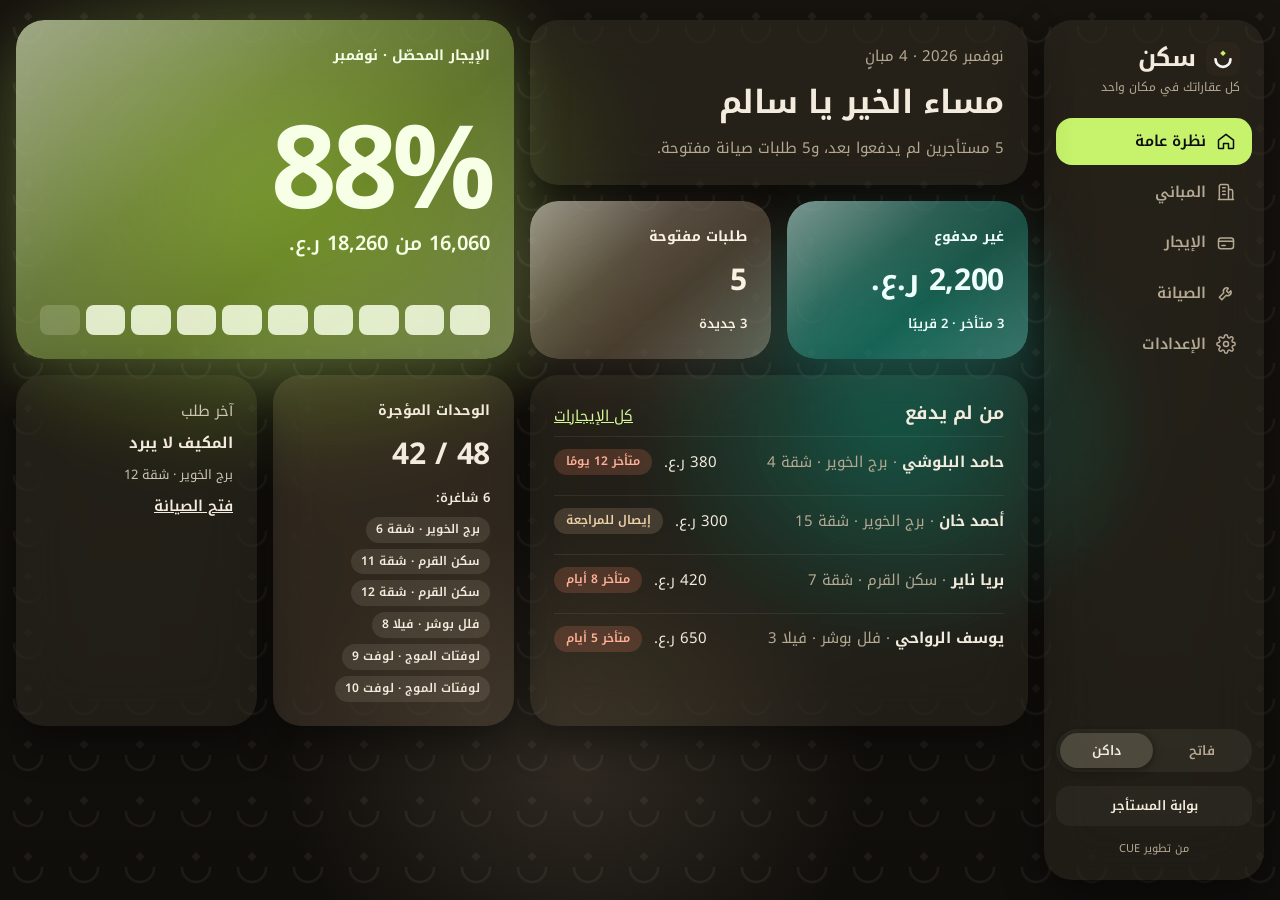
==== index.html @ 54597389 "Dark theme: warm espresso paper with a faint ن watermark Co-Authored-By: Claude Opus 5.5 <noreply@an" ====
<!doctype html>
<html lang="ar" dir="rtl" data-style="vivid" data-mode="dark">
<head>
<meta charset="utf-8">
<meta name="viewport" content="width=device-width, initial-scale=1, viewport-fit=cover">
<meta name="theme-color" content="#0C0C0E">
<meta name="description" content="سكن: كل عقاراتك في مكان واحد. من تطوير CUE.">
<title>سكن · كل عقاراتك في مكان واحد</title>
<link rel="preconnect" href="https://fonts.googleapis.com">
<link rel="preconnect" href="https://fonts.gstatic.com" crossorigin>
<link rel="stylesheet" href="https://fonts.googleapis.com/css2?family=Noto+Kufi+Arabic:wght@300;400;500;600;700;800&display=swap">
<link rel="icon" href="icons/icon.svg" type="image/svg+xml">
<link rel="icon" href="icons/icon-192.png" sizes="192x192" type="image/png">
<link rel="apple-touch-icon" href="icons/apple-touch-icon.png">
<link rel="manifest" href="manifest.webmanifest">
<meta name="apple-mobile-web-app-capable" content="yes">
<meta name="apple-mobile-web-app-title" content="سكن">
<link rel="stylesheet" href="styles.css?v=7">
<script>
  try {
    var s = localStorage.getItem('sakan-style'), t = localStorage.getItem('sakan-theme');
    if (s) document.documentElement.dataset.style = s;
    if (t) document.documentElement.dataset.mode = t;
  } catch (e) {}
</script>
</head>
<body>
<header class="mhead">
  <div class="mbrand"><span class="logo"><svg class="mark" width="34" height="34" viewBox="0 0 100 100" aria-hidden="true"><rect width="100" height="100" rx="26"/><path class="cup" d="M28 51a22 22 0 0 0 44 0"/><path class="dot" d="M50 25l8 8-8 8-8-8z"/></svg><span class="brand">سكن</span></span><span class="tagline" id="mtag">كل عقاراتك في مكان واحد</span></div>
  <div class="seg" role="group" aria-label="المظهر">
    <button type="button" data-set-theme="light">فاتح</button>
    <button type="button" data-set-theme="dark">داكن</button>
  </div>
</header>
<div class="app">
  <nav class="side glass owner" aria-label="قائمة المالك">
    <div class="dbrand"><span class="logo"><svg class="mark" width="34" height="34" viewBox="0 0 100 100" aria-hidden="true"><rect width="100" height="100" rx="26"/><path class="cup" d="M28 51a22 22 0 0 0 44 0"/><path class="dot" d="M50 25l8 8-8 8-8-8z"/></svg><span class="brand">سكن</span></span><span class="tagline">كل عقاراتك في مكان واحد</span></div>
    <div class="links">
      <a href="#overview" data-page="overview"><svg aria-hidden="true" viewBox="0 0 24 24"><path d="M3 11l9-7 9 7v9a1 1 0 0 1-1 1h-5v-6H9v6H4a1 1 0 0 1-1-1z"/></svg><span>نظرة عامة</span></a>
      <a href="#buildings" data-page="buildings"><svg aria-hidden="true" viewBox="0 0 24 24"><path d="M4 21V5a2 2 0 0 1 2-2h7a2 2 0 0 1 2 2v16M15 9h3a2 2 0 0 1 2 2v10M3 21h18M8 7h3M8 11h3M8 15h3"/></svg><span>المباني</span></a>
      <a href="#rent" data-page="rent"><svg aria-hidden="true" viewBox="0 0 24 24"><rect x="3" y="6" width="18" height="13" rx="3"/><path d="M3 10h18M7 15h4"/></svg><span>الإيجار</span></a>
      <a href="#maintenance" data-page="maintenance"><svg aria-hidden="true" viewBox="0 0 24 24"><path d="M14.7 6.3a4 4 0 0 0-5.4 5.4L4 17l3 3 5.3-5.3a4 4 0 0 0 5.4-5.4l-2.6 2.6-2.4-2.4z"/></svg><span>الصيانة</span></a>
      <a href="#prefs" data-page="prefs"><svg aria-hidden="true" viewBox="0 0 24 24"><circle cx="12" cy="12" r="3"/><path d="M19.4 15a1.7 1.7 0 0 0 .3 1.8l.1.1a2 2 0 1 1-2.8 2.8l-.1-.1a1.7 1.7 0 0 0-1.8-.3 1.7 1.7 0 0 0-1 1.5V21a2 2 0 1 1-4 0v-.1a1.7 1.7 0 0 0-1.1-1.5 1.7 1.7 0 0 0-1.8.3l-.1.1a2 2 0 1 1-2.8-2.8l.1-.1a1.7 1.7 0 0 0 .3-1.8 1.7 1.7 0 0 0-1.5-1H3a2 2 0 1 1 0-4h.1a1.7 1.7 0 0 0 1.5-1.1 1.7 1.7 0 0 0-.3-1.8l-.1-.1a2 2 0 1 1 2.8-2.8l.1.1a1.7 1.7 0 0 0 1.8.3H9a1.7 1.7 0 0 0 1-1.5V3a2 2 0 1 1 4 0v.1a1.7 1.7 0 0 0 1 1.5 1.7 1.7 0 0 0 1.8-.3l.1-.1a2 2 0 1 1 2.8 2.8l-.1.1a1.7 1.7 0 0 0-.3 1.8V9a1.7 1.7 0 0 0 1.5 1H21a2 2 0 1 1 0 4h-.1a1.7 1.7 0 0 0-1.5 1z"/></svg><span>الإعدادات</span></a>
    </div>
    <div class="spacer"></div>
    <div class="seg dseg" role="group" aria-label="المظهر">
      <button type="button" data-set-theme="light">فاتح</button>
      <button type="button" data-set-theme="dark">داكن</button>
    </div>
    <a class="switch" href="#t-home">بوابة المستأجر</a>
    <span class="byline">من تطوير CUE</span>
  </nav>
  <nav class="side glass tnav" aria-label="قائمة المستأجر">
    <div class="dbrand"><span class="logo"><svg class="mark" width="34" height="34" viewBox="0 0 100 100" aria-hidden="true"><rect width="100" height="100" rx="26"/><path class="cup" d="M28 51a22 22 0 0 0 44 0"/><path class="dot" d="M50 25l8 8-8 8-8-8z"/></svg><span class="brand">سكن</span></span><span class="tagline">بوابة المستأجر</span></div>
    <div class="links">
      <a href="#t-home" data-page="t-home"><svg aria-hidden="true" viewBox="0 0 24 24"><path d="M3 11l9-7 9 7v9a1 1 0 0 1-1 1h-5v-6H9v6H4a1 1 0 0 1-1-1z"/></svg><span>الرئيسية</span></a>
      <a href="#t-pay" data-page="t-pay"><svg aria-hidden="true" viewBox="0 0 24 24"><rect x="3" y="6" width="18" height="13" rx="3"/><path d="M3 10h18M7 15h4"/></svg><span>الدفع</span></a>
      <a href="#t-requests" data-page="t-requests"><svg aria-hidden="true" viewBox="0 0 24 24"><path d="M14.7 6.3a4 4 0 0 0-5.4 5.4L4 17l3 3 5.3-5.3a4 4 0 0 0 5.4-5.4l-2.6 2.6-2.4-2.4z"/></svg><span>طلباتي</span></a>
      <a href="#t-receipts" data-page="t-receipts"><svg aria-hidden="true" viewBox="0 0 24 24"><path d="M6 3h12v18l-3-2-3 2-3-2-3 2z"/><path d="M9 8h6M9 12h6"/></svg><span>الإيصالات</span></a>
    </div>
    <div class="spacer"></div>
    <a class="switch" href="#overview">العودة لحساب المالك</a>
    <span class="byline">من تطوير CUE</span>
  </nav>
  <main id="view" tabindex="-1"></main>
</div>
<div id="sheet" hidden></div>
<div id="toast" role="status" aria-live="polite"></div>
<script src="app.js?v=7"></script>
</body>
</html>
---- styles.css ----
/* Sakan: two styles (vivid, omani) x two themes (light, dark). Every colour is a token below. */
:root{
  --font: 'Noto Kufi Arabic', 'Segoe UI', Tahoma, sans-serif;
  --display: 'Noto Kufi Arabic', 'Segoe UI', Tahoma, sans-serif;
  --num: 'Noto Kufi Arabic', 'Segoe UI', sans-serif;
  --ink:#0C0C0E; --paper:#F4F4F1; --lime:#C6F36B;
}

/* ---------- Vivid · dark ---------- */
:root[data-style="vivid"][data-mode="dark"]{
  color-scheme: dark;
  --bg: url("data:image/svg+xml,%3Csvg xmlns='http://www.w3.org/2000/svg' width='56' height='56'%3E%3Cg opacity='.06'%3E%3Cpath d='M14 28a14 14 0 0 0 28 0' fill='none' stroke='%23F3EBDD' stroke-width='2.5' stroke-linecap='round'/%3E%3Cpath d='M28 12l4.5 4.5-4.5 4.5-4.5-4.5z' fill='%23F3EBDD'/%3E%3C/g%3E%3C/svg%3E"), radial-gradient(520px 420px at 22% 22%, rgba(198,243,107,.32) 0%, rgba(198,243,107,0) 70%), radial-gradient(380px 320px at 70% 48%, rgba(45,212,191,.26) 0%, rgba(45,212,191,0) 70%), radial-gradient(420px 360px at 45% 85%, rgba(232,201,168,.14) 0%, rgba(232,201,168,0) 70%), linear-gradient(180deg, #17140F 0%, #100E0B 100%);
  --fg:#F3EBDD; --mut:#B5A994; --link:#D7F79A; --brand:#F3EBDD;
  --glass: rgba(255,240,215,.06); --row: rgba(255,240,215,.045); --line: rgba(255,240,215,.08);
  --border: rgba(255,240,215,.1); --hl: rgba(255,240,215,.12); --shadow: rgba(0,0,0,.45);
  --hero: rgba(198,243,107,.36); --heroFg:#F7FFE6; --heroGlow: rgba(198,243,107,.18); --blk: rgba(247,255,230,.85);
  --t2: rgba(45,212,191,.32); --t2Fg:#EFFFFC; --t2Glow: rgba(45,212,191,.16);
  --t3: rgba(232,201,168,.24); --t3Fg:#FBF1E2; --t3Glow: rgba(232,201,168,.1);
  --t4: rgba(255,240,215,.06); --t4Fg:#F3EBDD;
  --active:#C6F36B; --activeFg:#0C0C0E; --btn:#C6F36B; --btnFg:#0C0C0E;
  --lateBg: rgba(255,138,101,.18); --lateFg:#FFB199; --dueBg: rgba(232,201,168,.16); --dueFg:#F0D2A8;
  --okBg: rgba(198,243,107,.16); --okFg:#D7F79A; --newBg: rgba(45,212,191,.18); --newFg:#BDF5EA;
  --segBg: rgba(255,240,215,.06); --segOn: rgba(255,240,215,.15);
  --gray: rgba(232,201,168,.12); --grayFg:#F3EBDD; --chip: rgba(255,240,215,.1); --b4: rgba(232,201,168,.16); --b4Fg:#F3EBDD; --b4Glow: rgba(232,201,168,.08); --vac: rgba(255,240,215,.03); --overlay: rgba(0,0,0,.55); --sheet:#1D1913; --input: rgba(255,240,215,.07);
}
/* ---------- Vivid · light ---------- */
:root[data-style="vivid"][data-mode="light"]{
  color-scheme: light;
  --bg: url("data:image/svg+xml,%3Csvg xmlns='http://www.w3.org/2000/svg' width='56' height='56'%3E%3Cg opacity='.07'%3E%3Cpath d='M14 28a14 14 0 0 0 28 0' fill='none' stroke='%231E1B16' stroke-width='2.5' stroke-linecap='round'/%3E%3Cpath d='M28 12l4.5 4.5-4.5 4.5-4.5-4.5z' fill='%231E1B16'/%3E%3C/g%3E%3C/svg%3E"), radial-gradient(520px 420px at 22% 22%, rgba(198,243,107,.55) 0%, rgba(198,243,107,0) 70%), radial-gradient(380px 320px at 70% 48%, rgba(45,212,191,.28) 0%, rgba(45,212,191,0) 70%), linear-gradient(180deg, #F7F1E5 0%, #F1E8D8 100%);
  --fg:#16130E; --mut:#6B6253; --link:#1F5A3C; --brand:#16130E;
  --glass: rgba(255,251,243,.72); --row: rgba(255,251,243,.7); --line: rgba(60,45,20,.09);
  --border: rgba(255,251,243,.9); --hl: rgba(255,255,255,.9); --shadow: rgba(80,60,25,.10);
  --hero: rgba(198,243,107,.7); --heroFg:#16130E; --heroGlow: rgba(150,200,40,.3); --blk: rgba(22,19,14,.85);
  --t2: rgba(45,212,191,.45); --t2Fg:#042F2B; --t2Glow: rgba(20,180,160,.22);
  --t3: rgba(232,201,168,.75); --t3Fg:#3A2A14; --t3Glow: rgba(180,130,70,.2);
  --t4: rgba(255,251,243,.72); --t4Fg:#16130E;
  --active:#C6F36B; --activeFg:#0C0C0E; --btn:#16130E; --btnFg:#FBF6EC;
  --lateBg:#F8DCD2; --lateFg:#8B2323; --dueBg:#F3E3C3; --dueFg:#7A4410;
  --okBg:#E3F2C6; --okFg:#2F5A0B; --newBg:#DDEBDD; --newFg:#1F5A3C;
  --segBg: rgba(60,45,20,.07); --segOn:#FFFBF3;
  --gray: rgba(205,190,158,.38); --grayFg:#2A2216; --chip: rgba(255,251,243,.8); --b4: rgba(205,190,158,.55); --b4Fg:#2A2216; --b4Glow: rgba(150,120,70,.18); --vac: rgba(60,45,20,.05); --overlay: rgba(40,30,15,.35); --sheet:#FBF6EC; --input: rgba(120,90,40,.08);
}
/* ---------- Omani · light ---------- */
:root[data-style="omani"][data-mode="light"]{
  color-scheme: light;
  --bg: radial-gradient(900px 520px at 88% 0%, rgba(52,80,63,.28) 0%, rgba(52,80,63,0) 70%), radial-gradient(800px 480px at 8% 100%, rgba(180,83,42,.22) 0%, rgba(180,83,42,0) 70%), linear-gradient(180deg, #F6EFE3 0%, #EFE4D2 100%);
  --fg:#1E1B16; --mut:#5E5646; --link:#34503F; --brand:#34503F;
  --glass: rgba(255,255,255,.45); --row: rgba(255,255,255,.6); --line: rgba(30,27,22,.08);
  --border: rgba(255,255,255,.7); --hl: rgba(255,255,255,.85); --shadow: rgba(30,27,22,.10);
  --hero: rgba(52,80,63,.86); --heroFg:#FFFFFF; --heroGlow: rgba(52,80,63,.25); --blk: #E8DCC6;
  --t2: rgba(180,83,42,.86); --t2Fg:#FFFFFF; --t2Glow: rgba(180,83,42,.25);
  --t3: rgba(205,190,158,.6); --t3Fg:#1E1B16; --t3Glow: rgba(205,190,158,.25);
  --t4: rgba(30,27,22,.84); --t4Fg:#FFFFFF;
  --active:#34503F; --activeFg:#FFFFFF; --btn:#34503F; --btnFg:#FFFFFF;
  --lateBg:#F2D6D0; --lateFg:#8B2323; --dueBg:#EEDDBF; --dueFg:#7A4410;
  --okBg:#DCEADF; --okFg:#1F5A3C; --newBg:#34503F; --newFg:#FFFFFF;
  --segBg: rgba(30,27,22,.06); --segOn:#FFFFFF;
  --gray: rgba(110,104,92,.16); --grayFg:#1E1B16; --chip: rgba(255,255,255,.7); --b4: rgba(30,27,22,.84); --b4Fg:#FFFFFF; --b4Glow: rgba(30,27,22,.2); --vac: rgba(30,27,22,.05); --overlay: rgba(30,27,22,.35); --sheet:#FBF6EC; --input: rgba(30,27,22,.06);
}
/* ---------- Omani · dark ---------- */
:root[data-style="omani"][data-mode="dark"]{
  color-scheme: dark;
  --bg: radial-gradient(900px 520px at 88% 0%, rgba(78,122,96,.45) 0%, rgba(78,122,96,0) 70%), radial-gradient(800px 480px at 8% 100%, rgba(180,83,42,.35) 0%, rgba(180,83,42,0) 70%), linear-gradient(180deg, #17150F 0%, #100F0C 100%);
  --fg:#F3EBDD; --mut:#B8AD98; --link:#E8C9A8; --brand:#9CC4A8;
  --glass: rgba(255,255,255,.07); --row: rgba(255,255,255,.05); --line: rgba(255,255,255,.08);
  --border: rgba(255,255,255,.12); --hl: rgba(255,255,255,.14); --shadow: rgba(0,0,0,.4);
  --hero: rgba(52,80,63,.72); --heroFg:#FFFFFF; --heroGlow: rgba(78,122,96,.3); --blk: #E8DCC6;
  --t2: rgba(180,83,42,.72); --t2Fg:#FFFFFF; --t2Glow: rgba(180,83,42,.3);
  --t3: rgba(205,190,158,.16); --t3Fg:#F3EBDD; --t3Glow: rgba(0,0,0,.2);
  --t4: rgba(0,0,0,.45); --t4Fg:#FFFFFF;
  --active:#4E7A60; --activeFg:#FFFFFF; --btn:#4E7A60; --btnFg:#FFFFFF;
  --lateBg: rgba(255,138,101,.18); --lateFg:#FFB199; --dueBg: rgba(232,201,168,.16); --dueFg:#E8C9A8;
  --okBg: rgba(156,196,168,.18); --okFg:#BFE0C8; --newBg:#4E7A60; --newFg:#FFFFFF;
  --segBg: rgba(255,255,255,.06); --segOn: rgba(255,255,255,.16);
  --gray: rgba(200,190,170,.12); --grayFg:#F3EBDD; --chip: rgba(255,255,255,.1); --b4: rgba(0,0,0,.45); --b4Fg:#FFFFFF; --b4Glow: rgba(0,0,0,.3); --vac: rgba(255,255,255,.03); --overlay: rgba(0,0,0,.55); --sheet:#1C1A15; --input: rgba(255,255,255,.07);
}

*{box-sizing:border-box}
html,body{margin:0;min-height:100%}
body{background:var(--sheet);color:var(--fg);font:400 15px/1.65 var(--font);-webkit-tap-highlight-color:transparent;-webkit-text-size-adjust:100%}
body::before{content:"";position:fixed;inset:0;background:var(--bg);z-index:-1;pointer-events:none}
h1,.brand,.big,.val{font-weight:700;letter-spacing:-.01em}
.brand{font-weight:700}
.tagline{display:block;font-size:12px;color:var(--mut);font-weight:400;padding:0 14px}
.dbrand{display:flex;flex-direction:column;gap:2px;padding-bottom:16px}
.dbrand .brand{padding:0 14px}
.byline{font-size:11px;color:var(--mut);text-align:center;padding-top:10px}
.links svg{width:20px;height:20px;fill:none;stroke:currentColor;stroke-width:1.8;stroke-linecap:round;stroke-linejoin:round;flex:none}
.mhead{display:none}
a{color:var(--link)}
button{font:inherit;color:inherit;cursor:pointer}
:focus-visible{outline:2px solid var(--link);outline-offset:2px}
.num{font-family:var(--num);font-variant-numeric:tabular-nums}
.mut{color:var(--mut)}

.glass,.tile{-webkit-backdrop-filter:blur(26px) saturate(1.6);backdrop-filter:blur(26px) saturate(1.6);border:0;box-shadow:0 14px 40px var(--shadow);background:var(--glass);background-clip:padding-box}

/* Layout: vivid = side menu, omani = top menu */
.app{min-height:100vh;display:grid;grid-template-columns:220px minmax(0,1fr);gap:16px;padding:20px max(16px,env(safe-area-inset-left))}
.side{border-radius:28px;padding:22px 12px;display:flex;flex-direction:column;gap:4px;position:sticky;top:20px;height:calc(100vh - 40px);height:calc(100dvh - 40px)}
.brand{font-family:var(--display);font-weight:700;font-size:24px;color:var(--brand);padding:0 14px 18px}
.links{display:flex;flex-direction:column;gap:4px}
.links a{display:flex;align-items:center;gap:10px;padding:11px 16px;border-radius:16px;color:var(--mut);text-decoration:none;font-weight:600}
.links a:hover{background:var(--row);color:var(--fg)}
.links a.on{background:var(--active);color:var(--activeFg)}
.spacer{flex:1}
.seg{display:flex;gap:2px;padding:4px;border-radius:999px;background:var(--segBg)}
.seg button{flex:1;border:0;background:transparent;padding:7px 12px;border-radius:999px;font-weight:600;font-size:13px;color:var(--mut)}
.seg button.on{background:var(--segOn);color:var(--fg);box-shadow:0 2px 8px var(--shadow)}

:root[data-style="omani"] .app{grid-template-columns:minmax(0,1fr);gap:18px}
:root[data-style="omani"] .side{flex-direction:row;flex-wrap:wrap;align-items:center;height:auto;position:static;border-radius:999px;padding:6px 6px 6px 8px;gap:12px}
:root[data-style="omani"] .dbrand{padding:0;flex-direction:row;align-items:baseline;gap:4px}
:root[data-style="omani"] .byline{display:none}
:root[data-style="omani"] .links{flex-direction:row;flex-wrap:wrap}
:root[data-style="omani"] .links a{border-radius:999px;padding:8px 16px}
:root[data-style="omani"] .seg{min-width:150px}

main{min-width:0;outline:none}
main:focus,main:focus-visible{outline:none}
.app{align-content:start}
.grid{display:grid;grid-template-columns:repeat(4,minmax(0,1fr));grid-auto-rows:minmax(150px,auto);gap:16px}
.tile{border-radius:28px;padding:24px;display:flex;flex-direction:column;gap:8px;min-width:0}
.s2{grid-column:span 2}.r2{grid-row:span 2}.s4{grid-column:span 4}
.c{background-image:linear-gradient(140deg,rgba(255,255,255,.42) 0%,rgba(255,255,255,.08) 38%,rgba(255,255,255,0) 60%,rgba(255,255,255,.14) 100%);-webkit-backdrop-filter:blur(34px) saturate(2);backdrop-filter:blur(34px) saturate(2)}
.hero{background-color:var(--hero);color:var(--heroFg);justify-content:space-between;box-shadow:0 24px 60px var(--heroGlow)}
.t2{background-color:var(--t2);color:var(--t2Fg);box-shadow:0 24px 60px var(--t2Glow)}
.t3{background-color:var(--t3);color:var(--t3Fg);box-shadow:0 24px 60px var(--t3Glow)}
.t4{background-color:var(--t4);color:var(--t4Fg)}
.big{font-family:var(--num);font-size:clamp(72px,9vw,132px);line-height:1;font-weight:700;letter-spacing:-.05em}
.val{font-size:30px;font-weight:700}
.lbl{font-size:14px;font-weight:700}
.blocks{display:grid;grid-template-columns:repeat(10,1fr);gap:6px}
.blocks span{height:30px;border-radius:8px;background:var(--blk)}
h1{font-family:var(--display);font-size:32px;line-height:1.6;margin:0}
h2{font-size:18px;margin:0}
.row{display:flex;align-items:center;gap:12px;padding:12px 0;border-top:1px solid var(--line);flex-wrap:wrap}
.row .grow{flex:1;min-width:140px}
.pill{display:inline-flex;padding:3px 12px;border-radius:999px;font-size:12px;font-weight:600;white-space:nowrap}
.late{background:var(--lateBg);color:var(--lateFg)}.due{background:var(--dueBg);color:var(--dueFg)}
.ok{background:var(--okBg);color:var(--okFg)}.new{background:var(--newBg);color:var(--newFg)}
.btn{border:0;border-radius:999px;padding:9px 18px;font-weight:600;font-size:13px;background:var(--btn);color:var(--btnFg);box-shadow:0 6px 18px var(--shadow);transition:transform .18s cubic-bezier(.3,.7,.2,1.4),box-shadow .18s,filter .18s}
@media (hover:hover){.btn:hover{transform:translateY(-1px);filter:brightness(1.05)}}
.btn:active{transform:scale(.94);box-shadow:0 2px 8px var(--shadow)}
.btn.soft{background:var(--glass);color:var(--fg);-webkit-backdrop-filter:blur(20px) saturate(1.6);backdrop-filter:blur(20px) saturate(1.6)}
.head{display:flex;flex-wrap:wrap;gap:12px;align-items:flex-end;justify-content:space-between;margin-bottom:16px}
.tabs{display:flex;flex-wrap:wrap;gap:6px}
.tabs button{border:0;background:var(--glass);border-radius:999px;padding:7px 14px;font-weight:600;font-size:13px;color:var(--mut)}
.tabs button.on{background:var(--active);color:var(--activeFg);border-color:transparent}
.tbl{overflow-x:auto}
table{width:100%;border-collapse:collapse;font-size:14px}
th{text-align:right;font-size:12px;color:var(--mut);font-weight:600;padding:0 12px 10px;white-space:nowrap}
td{padding:12px;border-top:1px solid var(--line);white-space:nowrap}
.cols{display:grid;grid-template-columns:repeat(3,minmax(0,1fr));gap:16px;align-items:start}
.job{background:var(--row);border:0;border-radius:18px;padding:14px;display:flex;flex-direction:column;gap:6px}
.choice{display:grid;grid-template-columns:repeat(2,minmax(0,1fr));gap:16px}
.opt{border-radius:24px;padding:18px;text-align:right;display:flex;flex-direction:column;gap:10px}
.opt.on{box-shadow:0 0 0 2px var(--link),0 14px 40px var(--shadow)}
.sw{display:flex;gap:6px}.sw span{width:34px;height:34px;border-radius:10px}
#toast{position:fixed;bottom:24px;left:50%;transform:translateX(-50%);background:var(--btn);color:var(--btnFg);padding:10px 18px;border-radius:999px;font-weight:600;opacity:0;transition:opacity .2s;pointer-events:none}
#toast.show{opacity:1}

.gray{background:var(--gray);color:var(--grayFg)}
.chips{display:flex;flex-wrap:wrap;gap:6px}
.chip{background:var(--chip);border-radius:999px;padding:3px 10px;font-size:12px;font-weight:600}
.b4{background-color:var(--b4);color:var(--b4Fg);box-shadow:0 24px 60px var(--b4Glow)}
.bars{display:flex;gap:8px;flex-wrap:wrap;align-items:center}
.tools{display:flex;flex-wrap:wrap;gap:8px;align-items:center;justify-content:space-between;margin-bottom:12px}
.btn.danger{background:var(--lateBg);color:var(--lateFg)}
.btn.small{padding:5px 12px;font-size:12px}
.bgrid{display:grid;grid-template-columns:repeat(2,minmax(0,1fr));gap:16px}
a.tile{text-decoration:none;min-height:190px;transition:transform .15s}
@media (hover:hover){a.tile:hover{transform:translateY(-2px)}}
.bar{height:8px;border-radius:999px;background:rgba(255,255,255,.25);overflow:hidden}
.bar i{display:block;height:100%;border-radius:999px;background:currentColor}
.ugrid{display:grid;grid-template-columns:repeat(auto-fill,minmax(170px,1fr));gap:12px}
.unit{border:0;text-align:right;border-radius:20px;padding:14px;display:flex;flex-direction:column;gap:4px;background:var(--glass);box-shadow:0 8px 24px var(--shadow);min-height:108px}
.unit.vacant{background:var(--vac);box-shadow:none}
.unit.sel{box-shadow:0 0 0 2px var(--link),0 8px 24px var(--shadow)}
.back{font-weight:600;text-decoration:none}
#sheet{position:fixed;inset:0;background:var(--overlay);display:grid;place-items:center;padding:16px;z-index:20}
#sheet[hidden]{display:none}
.panel{background:var(--sheet);border-radius:24px;padding:22px;display:flex;flex-direction:column;gap:12px;box-shadow:0 30px 80px rgba(0,0,0,.35)}
.panel label{display:flex;flex-direction:column;gap:4px;font-size:13px;font-weight:600;color:var(--mut)}
.panel input,.panel select{font:inherit;font-size:16px;color:var(--fg);background:var(--input);border:0;border-radius:12px;padding:10px 12px}
.panel .acts{display:flex;gap:8px;justify-content:flex-start}
.back{display:inline-flex;align-items:center;gap:10px;padding:10px 20px 10px 12px;border-radius:999px;font-size:17px;font-weight:700;color:var(--fg);text-decoration:none;background:var(--glass);-webkit-backdrop-filter:blur(24px) saturate(1.6);backdrop-filter:blur(24px) saturate(1.6);box-shadow:0 10px 30px var(--shadow);transition:transform .18s cubic-bezier(.3,.7,.2,1.4)}
@media (hover:hover){.back:hover{transform:translateX(3px)}}.back:active{transform:scale(.95)}
.back .ico,.act .ico{width:34px;height:34px;border-radius:999px;display:grid;place-items:center;background:var(--active);color:var(--activeFg);flex:none}
.segtabs{position:relative;display:inline-flex;gap:2px;padding:5px;border-radius:18px;background:var(--glass);-webkit-backdrop-filter:blur(24px) saturate(1.6);backdrop-filter:blur(24px) saturate(1.6);box-shadow:0 10px 30px var(--shadow)}
.segtabs button{position:relative;z-index:1;border:0;background:transparent;padding:10px 18px;border-radius:13px;font-weight:600;font-size:14px;color:var(--mut);transition:color .3s;display:inline-flex;gap:6px}
.segtabs button.on{color:var(--activeFg)}
.segtabs .ind{position:absolute;top:5px;bottom:5px;left:5px;width:0;border-radius:13px;background:var(--active);box-shadow:0 6px 16px var(--shadow);transition:left .4s cubic-bezier(.3,.8,.2,1.15),width .4s cubic-bezier(.3,.8,.2,1.15)}
.acts{display:flex;flex-wrap:wrap;gap:10px}
.act{display:flex;align-items:center;gap:10px;border:0;padding:8px 16px 8px 8px;border-radius:20px;background:var(--glass);color:var(--fg);text-decoration:none;text-align:right;-webkit-backdrop-filter:blur(24px) saturate(1.6);backdrop-filter:blur(24px) saturate(1.6);box-shadow:0 10px 30px var(--shadow);transition:transform .18s cubic-bezier(.3,.7,.2,1.4)}
@media (hover:hover){.act:hover{transform:translateY(-2px)}}.act:active{transform:scale(.95)}
.act b{display:block;font-size:14px}.act small{display:block;font-size:12px;color:var(--mut)}
.act.main{background:var(--active);color:var(--activeFg)}.act.main small{color:inherit;opacity:.75}
.act.main .ico{background:rgba(255,255,255,.35);color:inherit}
.act:not(.main) .ico{background:var(--row);color:var(--fg)}
.fade{animation:fadeIn .35s ease}
@keyframes fadeIn{from{opacity:0;transform:translateY(6px)}to{opacity:1;transform:none}}
.pop{animation:pop .28s cubic-bezier(.3,.8,.2,1.2)}
@keyframes pop{from{opacity:0;transform:scale(.94)}to{opacity:1;transform:none}}
.unit{transition:transform .18s cubic-bezier(.3,.7,.2,1.4)}@media (hover:hover){.unit:hover{transform:translateY(-2px)}}.unit:active{transform:scale(.96)}
.kvs{display:grid;grid-template-columns:repeat(2,minmax(0,1fr));gap:10px}
.kv{background:var(--input);border-radius:14px;padding:10px 12px;display:flex;flex-direction:column;gap:2px}
.kv .mut{font-size:12px}
.panel{width:min(520px,100%)}
@media (prefers-reduced-motion:reduce){.btn,.back,.act,.unit,.segtabs .ind{transition:none}.fade,.pop{animation:none}}
@media (max-width:900px){
  .app{grid-template-columns:minmax(0,1fr)}
  .side{flex-direction:row;flex-wrap:wrap;align-items:center;height:auto;position:static;border-radius:24px}
  .links{flex-direction:row;flex-wrap:wrap}
  .grid{grid-template-columns:repeat(2,minmax(0,1fr))}
  .cols,.choice,.bgrid{grid-template-columns:minmax(0,1fr)}
}
@media (max-width:560px){.grid{grid-template-columns:minmax(0,1fr)}.s2,.s4{grid-column:auto}.r2{grid-row:auto}}
@media (prefers-reduced-motion:reduce){#toast{transition:none}}

/* ---------- Phones and small tablets ---------- */
@media (max-width:760px){
  .mhead{display:flex;align-items:center;justify-content:space-between;gap:12px;position:sticky;top:0;z-index:15;padding:calc(env(safe-area-inset-top,0px) + 10px) max(14px,env(safe-area-inset-right)) 10px max(14px,env(safe-area-inset-left));background:color-mix(in srgb,var(--sheet) 70%,transparent);-webkit-backdrop-filter:blur(20px) saturate(1.6);backdrop-filter:blur(20px) saturate(1.6)}
  .mbrand{display:flex;flex-direction:column}.mbrand .brand{font-size:22px;line-height:1.3;padding:0}.mbrand .tagline{padding:0;font-size:11px}
  .mhead .seg{min-width:128px}.mhead .seg button{padding:6px 10px}
  .app,:root[data-style="omani"] .app{display:block;padding:12px max(12px,env(safe-area-inset-left)) calc(96px + env(safe-area-inset-bottom,0px))}
  .side,:root[data-style="omani"] .side{position:fixed;z-index:15;top:auto;bottom:calc(10px + env(safe-area-inset-bottom,0px));left:max(10px,env(safe-area-inset-left));right:max(10px,env(safe-area-inset-right));height:auto;flex-direction:row;align-items:stretch;padding:6px;border-radius:24px;gap:0}
  .dbrand,.dseg,.byline,.side .spacer{display:none!important}
  .links,:root[data-style="omani"] .links{flex-direction:row;flex-wrap:nowrap;width:100%;gap:2px}
  .links a,:root[data-style="omani"] .links a{flex:1;min-width:0;flex-direction:column;gap:2px;padding:8px 2px;border-radius:18px;font-size:11px;text-align:center;justify-content:center}
  .links a span{white-space:nowrap;overflow:hidden;text-overflow:ellipsis;max-width:100%}
  .links svg{width:22px;height:22px}
  .grid{grid-template-columns:repeat(2,minmax(0,1fr));gap:12px;grid-auto-rows:auto}
  .s2,.s4,.r2{grid-column:span 2}.r2{grid-row:auto}
  .tile{padding:18px;border-radius:24px}
  .hero{min-height:220px}
  .big{font-size:84px}
  .val{font-size:24px}
  h1{font-size:24px}
  .tools{gap:10px}
  .segtabs{display:flex;width:100%}.segtabs button{flex:1;justify-content:center;padding:9px 4px;font-size:13px}
  .acts{display:grid;grid-template-columns:repeat(3,minmax(0,1fr));width:100%;gap:8px}
  .act{flex-direction:column;text-align:center;padding:12px 6px;gap:6px}.act small{display:none}.act b{font-size:12px}
  .tbl table,.tbl tbody,.tbl tr,.tbl td{display:block;width:100%}
  .tbl thead{display:none}
  .tbl tr{background:var(--row);border-radius:18px;padding:12px 14px;margin-bottom:10px}
  .tbl td{border:0;padding:4px 0;white-space:normal;display:flex;justify-content:space-between;align-items:center;gap:10px}
  .tbl td > .v{text-align:left}
  .tbl td[data-label]::before{content:attr(data-label);color:var(--mut);font-size:12px;font-weight:600}
  .tbl td.rowacts{display:flex;flex-wrap:wrap;justify-content:flex-start;gap:6px;padding-top:10px}
  .tbl .tile{padding:12px}
  .bgrid,.cols,.choice{grid-template-columns:minmax(0,1fr)}
  a.tile{min-height:0}
  .ugrid{grid-template-columns:repeat(2,minmax(0,1fr));gap:10px}
  .unit{min-height:96px;padding:12px}
  .back{font-size:15px;padding:8px 16px 8px 10px}
  #sheet{place-items:end stretch;padding:0}
  .panel{width:100%;max-height:88vh;max-height:88dvh;overflow:auto;border-radius:26px 26px 0 0;padding:20px 18px calc(20px + env(safe-area-inset-bottom,0px))}
  .pop{animation:up .3s cubic-bezier(.3,.8,.2,1)}
  @keyframes up{from{transform:translateY(40px);opacity:0}to{transform:none;opacity:1}}
  .kvs{grid-template-columns:repeat(2,minmax(0,1fr))}
  #toast{bottom:calc(100px + env(safe-area-inset-bottom,0px));max-width:calc(100% - 32px);text-align:center}
  .glass,.tile,.btn.soft,.act,.segtabs,.back{-webkit-backdrop-filter:blur(16px) saturate(1.5);backdrop-filter:blur(16px) saturate(1.5)}
}

/* ---------- Brand: the ن mark ---------- */
.logo{display:inline-flex;align-items:center;gap:10px}
.mark{width:34px;height:34px;flex:none;display:block}
.mark rect{fill:var(--ink)}
.mark .cup{fill:none;stroke:var(--paper);stroke-width:8;stroke-linecap:round}
.mark .dot{fill:var(--lime)}
:root[data-style="vivid"][data-mode="dark"] .mark rect{fill:#2A241B}
.dbrand .logo{padding:0 12px}
.dbrand .brand,.mbrand .brand{padding:0;font-size:24px;line-height:1.4}
.dbrand .tagline{padding:0 12px}
.mbrand .logo{gap:8px}.mbrand .mark{width:30px;height:30px}
:root[data-style="omani"] .dbrand .logo{padding:0 4px 0 0}
:root[data-style="omani"] .dbrand .tagline{display:none}
.switch{display:block;text-align:center;margin-top:10px;padding:9px 12px;border-radius:14px;background:var(--row);color:var(--fg);text-decoration:none;font-weight:600;font-size:13px}
:root[data-style="omani"] .switch{margin:0;border-radius:999px}
body.tenant .side.owner,body:not(.tenant) .side.tnav{display:none}

/* ---------- Tenant portal ---------- */
.who{display:flex;align-items:center;gap:8px;font-size:13px;color:var(--mut);white-space:nowrap}
.who select{font:inherit;font-size:14px;color:var(--fg);background:var(--glass);border:0;border-radius:999px;padding:6px 14px;box-shadow:0 6px 18px var(--shadow)}
.steps{display:flex;gap:6px;margin-top:4px}
.steps span{flex:1;height:6px;border-radius:999px;background:var(--line)}
.steps span.on{background:var(--active)}
.steplbl{display:flex;justify-content:space-between;font-size:11px;color:var(--mut)}
.thumb{width:72px;height:72px;border-radius:14px;object-fit:cover;flex:none;background:var(--input)}
.jobrow{display:flex;gap:12px;align-items:flex-start}
.jobrow .grow{flex:1;min-width:0;display:flex;flex-direction:column;gap:4px}
.cats{display:grid;grid-template-columns:repeat(3,minmax(0,1fr));gap:8px}
.cats label{position:relative;display:block;cursor:pointer}
.cats input{position:absolute;opacity:0;inset:0}
.cats span{display:flex;flex-direction:column;align-items:center;gap:4px;padding:12px 6px;border-radius:16px;background:var(--input);font-size:13px;font-weight:600;color:var(--fg);text-align:center;transition:transform .15s}
/* line icon with the lime dot of ن */
.dw{position:relative;display:block;width:26px;height:26px}
.dw svg{display:block}
.dw em{position:absolute;top:-3px;left:-4px;width:8px;height:8px;background:var(--dotc,#C6F36B);transform:rotate(45deg);border-radius:1px}
:root[data-mode="light"]{--dotc:#7DB32A}
.cats input:checked+span .dw em{background:var(--activeFg)}
.drop .ph .dw{width:26px;height:26px}
/* priority cards */
.prio{border:0;margin:0;padding:0;display:flex;flex-direction:column;gap:6px}
.prio legend{font-size:13px;font-weight:600;color:var(--mut);padding:0;margin-bottom:4px}
.pcards{display:grid;grid-template-columns:1fr 1fr;gap:8px}
.pcards label{position:relative;display:block;cursor:pointer}
.pcards input{position:absolute;opacity:0;inset:0}
.pc{display:flex;flex-direction:column;gap:4px;padding:14px;border-radius:18px;background:var(--input);color:var(--fg);transition:transform .18s cubic-bezier(.3,.7,.2,1.4),background .2s}
.pc small{font-size:11px;color:var(--mut);line-height:1.6}
.pc .ic{width:34px;height:34px;border-radius:11px;display:grid;place-items:center;background:var(--row)}
.pcards input:checked+.pc{background:var(--active);color:var(--activeFg)}
.pcards input:checked+.pc small{color:inherit;opacity:.75}
.pcards input:checked+.pc .ic{background:var(--activeFg);color:var(--active)}
.pcards input:checked+.pc.hot{background:#FF8A65;color:#2A0D04}
.pcards input:checked+.pc.hot .ic{background:#2A0D04;color:#FF8A65}
.pcards input:focus-visible+.pc{outline:2px solid var(--link);outline-offset:2px}
.pcards label:active .pc{transform:scale(.97)}
.cats input:checked+span{background:var(--active);color:var(--activeFg)}
.cats input:focus-visible+span{outline:2px solid var(--link);outline-offset:2px}
.panel textarea{font:inherit;font-size:16px;color:var(--fg);background:var(--input);border:0;border-radius:12px;padding:10px 12px;min-height:90px;resize:vertical}
.drop{display:flex;align-items:center;gap:12px;padding:12px;border-radius:14px;background:var(--input);color:var(--fg);font-size:13px;font-weight:600;cursor:pointer}
.drop input{position:absolute;width:1px;height:1px;opacity:0}
.drop img{width:56px;height:56px;border-radius:10px;object-fit:cover}
.drop .ph{width:56px;height:56px;border-radius:10px;display:grid;place-items:center;background:var(--row);flex:none;color:var(--fg)}
.methods{display:grid;grid-template-columns:repeat(2,minmax(0,1fr));gap:12px}
.method{border:0;text-align:right;border-radius:22px;padding:18px;display:flex;flex-direction:column;gap:6px;background:var(--glass);color:var(--fg);box-shadow:0 10px 30px var(--shadow);-webkit-backdrop-filter:blur(24px) saturate(1.6);backdrop-filter:blur(24px) saturate(1.6);transition:transform .18s cubic-bezier(.3,.7,.2,1.4)}
.method:active{transform:scale(.97)}
.method b{font-size:16px}
.method.main{background:var(--active);color:var(--activeFg)}
.method.main .mut{color:inherit;opacity:.75}
.bank{display:grid;grid-template-columns:auto 1fr;gap:4px 14px;font-size:14px}
.bank span:nth-child(odd){color:var(--mut)}
.receipts{display:grid;grid-template-columns:repeat(auto-fill,minmax(260px,1fr));gap:14px}
.rc{position:relative;overflow:hidden;border-radius:22px;padding:20px;background:#FBF6EC;color:#0C0C0E;box-shadow:0 14px 40px var(--shadow);display:flex;flex-direction:column;gap:6px;border:0;text-align:right}
.rc::before{content:"";position:absolute;inset:0;opacity:.07;background-image:url("data:image/svg+xml,%3Csvg xmlns='http://www.w3.org/2000/svg' width='48' height='48'%3E%3Cpath d='M12 24a12 12 0 0 0 24 0' fill='none' stroke='%230C0C0E' stroke-width='2.5' stroke-linecap='round'/%3E%3Cpath d='M24 10l4 4-4 4-4-4z' fill='%230C0C0E'/%3E%3C/svg%3E");pointer-events:none}
.rc>*{position:relative}
.rc .lblr{font-size:12px;color:#55585F;letter-spacing:.04em}
.rc .amt{align-self:flex-start;font-weight:800;font-size:20px;background:#C6F36B;border-radius:10px;padding:2px 12px}
.rc .amt.wait{background:#FFF1D6;color:#7A4410}
.rc .rlogo{display:flex;align-items:center;gap:8px;font-weight:800}
.rc .rlogo .mark{width:26px;height:26px}
.rc .rlogo .mark rect{fill:#0C0C0E}
.shot{width:100%;max-height:60vh;object-fit:contain;border-radius:16px;background:var(--input)}
.empty{padding:28px;text-align:center;color:var(--mut)}
@media (max-width:760px){
  .methods{grid-template-columns:minmax(0,1fr)}
  .receipts{grid-template-columns:minmax(0,1fr)}
  .side .switch{display:none}
  .who{width:100%}.who select{flex:1}
}
@media print{
  body::before,.side,.mhead,.tools,#toast{display:none!important}
  .app{display:block;padding:0}
}
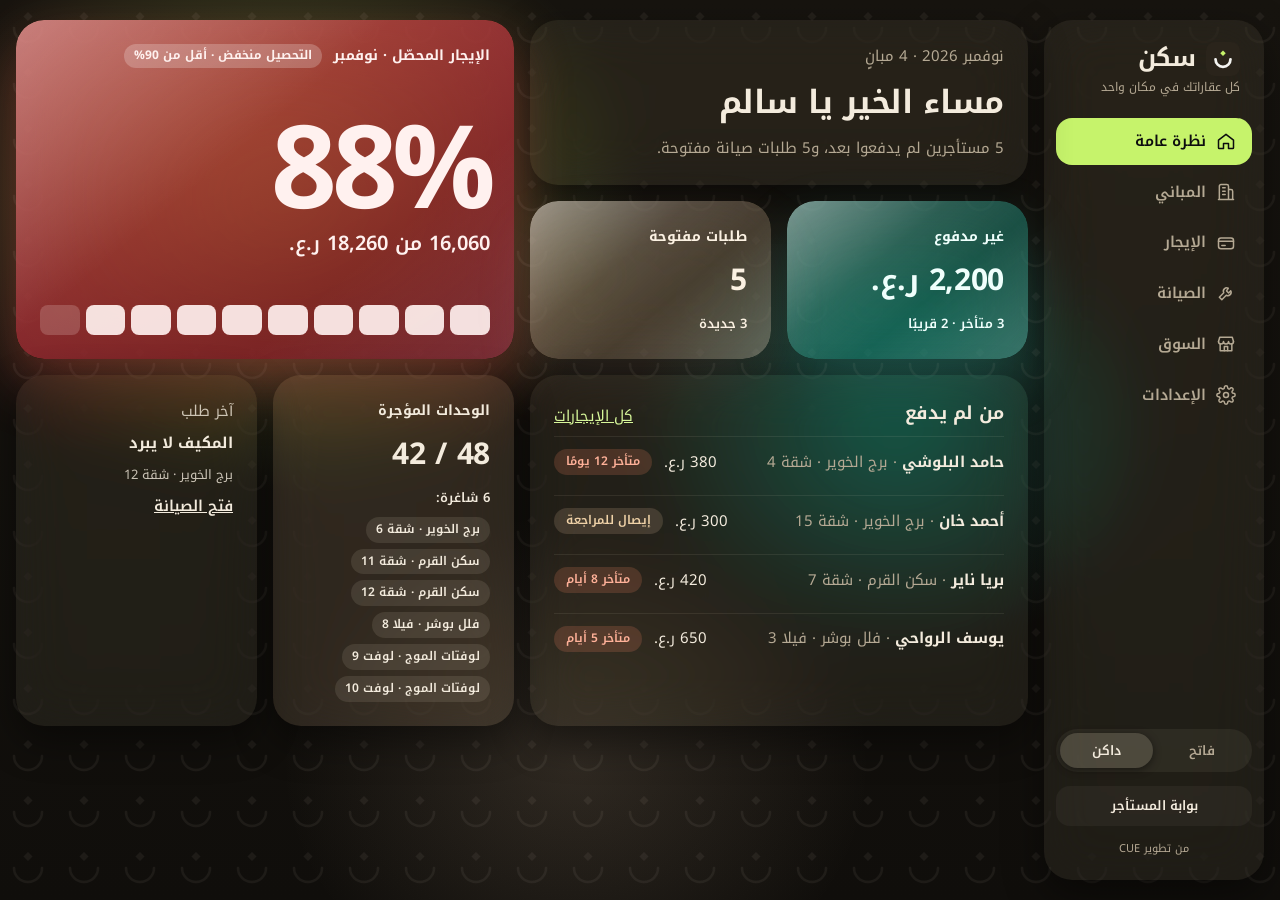
==== commit a63d4396: "Add marketplace (ads with photos, search, saved, viewing requests) and red alert grade for unpaid re" ====
--- a/index.html
+++ b/index.html
@@ -15,7 +15,7 @@
 <link rel="manifest" href="manifest.webmanifest">
 <meta name="apple-mobile-web-app-capable" content="yes">
 <meta name="apple-mobile-web-app-title" content="سكن">
-<link rel="stylesheet" href="styles.css?v=7">
+<link rel="stylesheet" href="styles.css?v=8">
 <script>
   try {
     var s = localStorage.getItem('sakan-style'), t = localStorage.getItem('sakan-theme');
@@ -40,6 +40,7 @@
       <a href="#buildings" data-page="buildings"><svg aria-hidden="true" viewBox="0 0 24 24"><path d="M4 21V5a2 2 0 0 1 2-2h7a2 2 0 0 1 2 2v16M15 9h3a2 2 0 0 1 2 2v10M3 21h18M8 7h3M8 11h3M8 15h3"/></svg><span>المباني</span></a>
       <a href="#rent" data-page="rent"><svg aria-hidden="true" viewBox="0 0 24 24"><rect x="3" y="6" width="18" height="13" rx="3"/><path d="M3 10h18M7 15h4"/></svg><span>الإيجار</span></a>
       <a href="#maintenance" data-page="maintenance"><svg aria-hidden="true" viewBox="0 0 24 24"><path d="M14.7 6.3a4 4 0 0 0-5.4 5.4L4 17l3 3 5.3-5.3a4 4 0 0 0 5.4-5.4l-2.6 2.6-2.4-2.4z"/></svg><span>الصيانة</span></a>
+      <a href="#market" data-page="market"><svg aria-hidden="true" viewBox="0 0 24 24"><path d="M3 9l1.5-5h15L21 9"/><path d="M3 9a3 3 0 0 0 6 0 3 3 0 0 0 6 0 3 3 0 0 0 6 0"/><path d="M5 12v8h14v-8"/><path d="M10 20v-5h4v5"/></svg><span>السوق</span></a>
       <a href="#prefs" data-page="prefs"><svg aria-hidden="true" viewBox="0 0 24 24"><circle cx="12" cy="12" r="3"/><path d="M19.4 15a1.7 1.7 0 0 0 .3 1.8l.1.1a2 2 0 1 1-2.8 2.8l-.1-.1a1.7 1.7 0 0 0-1.8-.3 1.7 1.7 0 0 0-1 1.5V21a2 2 0 1 1-4 0v-.1a1.7 1.7 0 0 0-1.1-1.5 1.7 1.7 0 0 0-1.8.3l-.1.1a2 2 0 1 1-2.8-2.8l.1-.1a1.7 1.7 0 0 0 .3-1.8 1.7 1.7 0 0 0-1.5-1H3a2 2 0 1 1 0-4h.1a1.7 1.7 0 0 0 1.5-1.1 1.7 1.7 0 0 0-.3-1.8l-.1-.1a2 2 0 1 1 2.8-2.8l.1.1a1.7 1.7 0 0 0 1.8.3H9a1.7 1.7 0 0 0 1-1.5V3a2 2 0 1 1 4 0v.1a1.7 1.7 0 0 0 1 1.5 1.7 1.7 0 0 0 1.8-.3l.1-.1a2 2 0 1 1 2.8 2.8l-.1.1a1.7 1.7 0 0 0-.3 1.8V9a1.7 1.7 0 0 0 1.5 1H21a2 2 0 1 1 0 4h-.1a1.7 1.7 0 0 0-1.5 1z"/></svg><span>الإعدادات</span></a>
     </div>
     <div class="spacer"></div>
@@ -56,6 +57,7 @@
       <a href="#t-home" data-page="t-home"><svg aria-hidden="true" viewBox="0 0 24 24"><path d="M3 11l9-7 9 7v9a1 1 0 0 1-1 1h-5v-6H9v6H4a1 1 0 0 1-1-1z"/></svg><span>الرئيسية</span></a>
       <a href="#t-pay" data-page="t-pay"><svg aria-hidden="true" viewBox="0 0 24 24"><rect x="3" y="6" width="18" height="13" rx="3"/><path d="M3 10h18M7 15h4"/></svg><span>الدفع</span></a>
       <a href="#t-requests" data-page="t-requests"><svg aria-hidden="true" viewBox="0 0 24 24"><path d="M14.7 6.3a4 4 0 0 0-5.4 5.4L4 17l3 3 5.3-5.3a4 4 0 0 0 5.4-5.4l-2.6 2.6-2.4-2.4z"/></svg><span>طلباتي</span></a>
+      <a href="#t-market" data-page="t-market"><svg aria-hidden="true" viewBox="0 0 24 24"><path d="M3 9l1.5-5h15L21 9"/><path d="M3 9a3 3 0 0 0 6 0 3 3 0 0 0 6 0 3 3 0 0 0 6 0"/><path d="M5 12v8h14v-8"/><path d="M10 20v-5h4v5"/></svg><span>السوق</span></a>
       <a href="#t-receipts" data-page="t-receipts"><svg aria-hidden="true" viewBox="0 0 24 24"><path d="M6 3h12v18l-3-2-3 2-3-2-3 2z"/><path d="M9 8h6M9 12h6"/></svg><span>الإيصالات</span></a>
     </div>
     <div class="spacer"></div>
@@ -66,6 +68,6 @@
 </div>
 <div id="sheet" hidden></div>
 <div id="toast" role="status" aria-live="polite"></div>
-<script src="app.js?v=7"></script>
+<script src="app.js?v=8"></script>
 </body>
 </html>
--- a/styles.css
+++ b/styles.css
@@ -354,3 +354,61 @@
   body::before,.side,.mhead,.tools,#toast{display:none!important}
   .app{display:block;padding:0}
 }
+
+/* ---------- Red alert grade (unpaid rent, low collection) ---------- */
+:root[data-mode="dark"]{--alertA:rgba(255,96,96,.66);--alertB:rgba(122,14,32,.78);--alertFg:#FFF1EF;--alertGlow:rgba(255,70,70,.3)}
+:root[data-mode="light"]{--alertA:rgba(255,122,108,.95);--alertB:rgba(186,28,44,.95);--alertFg:#FFFFFF;--alertGlow:rgba(200,40,40,.3)}
+.tile.alert{background-color:transparent;background-image:linear-gradient(140deg,rgba(255,255,255,.3) 0%,rgba(255,255,255,0) 42%,rgba(255,255,255,0) 70%,rgba(255,255,255,.12) 100%),linear-gradient(155deg,var(--alertA) 0%,var(--alertB) 100%);color:var(--alertFg);box-shadow:0 24px 60px var(--alertGlow);--blk:rgba(255,240,238,.92)}
+.flag{display:inline-flex;margin-inline-start:6px;padding:2px 10px;border-radius:999px;background:rgba(255,255,255,.22);color:inherit;font-size:12px;font-weight:700;vertical-align:middle}
+
+/* ---------- Marketplace ---------- */
+.mtabs{margin-bottom:12px}
+.mtabs button .num{opacity:.7;margin-inline-start:4px}
+.filters{display:grid;grid-template-columns:2fr repeat(3,minmax(0,1fr));gap:10px 12px;margin-bottom:12px;padding:18px}
+.fld{display:flex;flex-direction:column;gap:4px;font-size:12px;font-weight:600;color:var(--mut);min-width:0}
+.fld input,.fld select{font:inherit;font-size:15px;color:var(--fg);background:var(--input);border:0;border-radius:12px;padding:9px 12px;min-width:0;width:100%}
+.fld.q{grid-row:span 2;justify-content:flex-start}
+.mcount{font-size:13px;margin:0 4px 10px}
+.lgrid{display:grid;grid-template-columns:repeat(auto-fill,minmax(250px,1fr));gap:16px}
+.lcard{position:relative;border-radius:24px;overflow:hidden;background:var(--glass);box-shadow:0 14px 40px var(--shadow);-webkit-backdrop-filter:blur(24px) saturate(1.6);backdrop-filter:blur(24px) saturate(1.6);transition:transform .18s cubic-bezier(.3,.7,.2,1.4)}
+@media (hover:hover){.lcard:hover{transform:translateY(-3px)}}
+.lopen{display:flex;flex-direction:column;width:100%;border:0;background:transparent;padding:0;text-align:right;color:var(--fg)}
+.lph{position:relative;display:block;aspect-ratio:4/3;background:var(--input)}
+.lph img{width:100%;height:100%;object-fit:cover;display:block}
+.lprice{position:absolute;bottom:10px;right:10px;background:var(--sheet);color:var(--fg);padding:4px 12px;border-radius:999px;font-weight:700;font-size:14px;box-shadow:0 6px 18px rgba(0,0,0,.2)}
+.lprice small{font-weight:500;color:var(--mut)}
+.ltag{position:absolute;top:10px;right:10px;background:var(--active);color:var(--activeFg);padding:2px 10px;border-radius:999px;font-size:12px;font-weight:700}
+.lbd{display:flex;flex-direction:column;gap:2px;padding:14px 16px 16px}
+.lbd b{font-size:16px;line-height:1.5}
+.specs{display:flex;flex-wrap:wrap;gap:12px;font-size:13px;margin-top:6px}
+.specs span{display:inline-flex;align-items:center;gap:5px}
+.lfav{position:absolute;top:10px;left:10px;width:40px;height:40px;border-radius:999px;border:0;display:grid;place-items:center;background:rgba(255,255,255,.88);color:#16130E;box-shadow:0 6px 18px rgba(0,0,0,.2);transition:transform .18s cubic-bezier(.3,.7,.2,1.4)}
+.lfav:active{transform:scale(.88)}
+.lfav.on{color:#E5484D}.lfav.on svg{fill:currentColor}
+.gal{display:flex;overflow-x:auto;scroll-snap-type:x mandatory;gap:8px;border-radius:18px;scrollbar-width:none}
+.gal::-webkit-scrollbar{display:none}
+.gal img{flex:0 0 100%;width:100%;aspect-ratio:4/3;object-fit:cover;scroll-snap-align:center;border-radius:18px;background:var(--input)}
+.galhint{font-size:12px;margin-top:-6px}
+.lpr{font-size:22px;font-weight:800;white-space:nowrap}
+.feats{display:flex;flex-wrap:wrap;gap:6px}
+.mylist{display:flex;flex-direction:column;gap:14px}
+.mine{display:flex;gap:14px;align-items:flex-start}
+.mine img{width:140px;aspect-ratio:4/3;border-radius:16px;object-fit:cover;flex:none}
+.mine .grow{flex:1;min-width:0;display:flex;flex-direction:column;gap:4px}
+.inqs{display:flex;flex-direction:column;gap:8px;margin-top:6px}
+.inq{background:var(--row);border-radius:14px;padding:10px 12px;display:flex;flex-direction:column;gap:2px;font-size:13px}
+.inq.new{box-shadow:inset 3px 0 0 var(--active)}
+.panel .checks{display:flex;flex-wrap:wrap;gap:6px}
+.panel .checks label{flex-direction:row;align-items:center;gap:6px;background:var(--input);padding:6px 12px;border-radius:999px;color:var(--fg);cursor:pointer}
+.panel .row2{display:grid;grid-template-columns:repeat(2,minmax(0,1fr));gap:10px}
+.panel .row3{display:grid;grid-template-columns:repeat(3,minmax(0,1fr));gap:10px}
+.drop .many{display:flex;gap:6px;flex-wrap:wrap}
+.drop .many img{width:48px;height:48px}
+@media (max-width:760px){
+  .filters{grid-template-columns:repeat(2,minmax(0,1fr));padding:14px}
+  .fld.q{grid-column:span 2;grid-row:auto}
+  .lgrid{grid-template-columns:minmax(0,1fr)}
+  .mine{flex-direction:column}.mine img{width:100%}
+  .panel .row3{grid-template-columns:repeat(2,minmax(0,1fr))}
+}
+.panel{max-height:calc(100vh - 32px);max-height:calc(100dvh - 32px);overflow:auto}
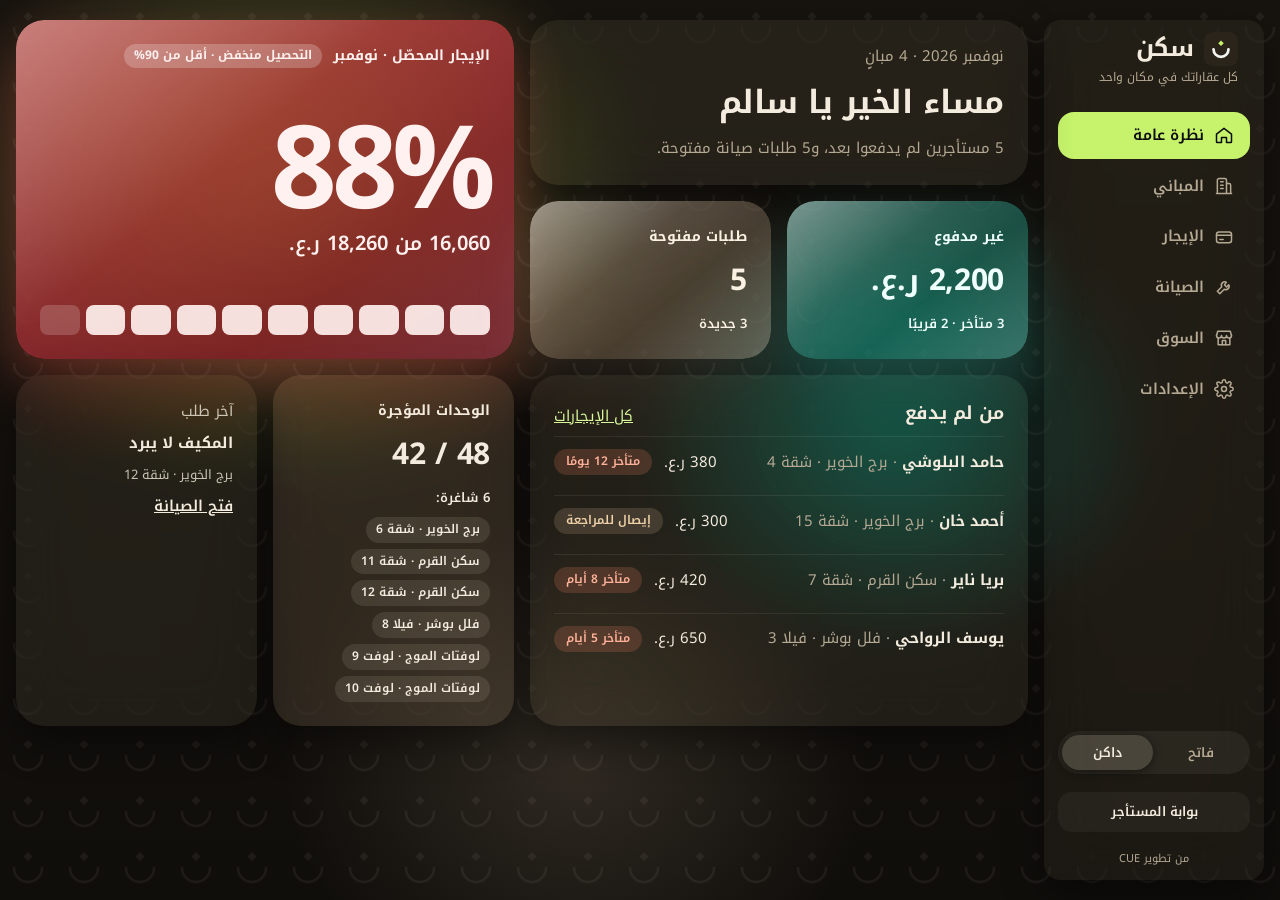
==== commit 68756f40: "Marketplace demo: map view, viewing calendar, accept inquiry as tenant, saved searches, verified bad" ====
--- a/index.html
+++ b/index.html
@@ -15,7 +15,7 @@
 <link rel="manifest" href="manifest.webmanifest">
 <meta name="apple-mobile-web-app-capable" content="yes">
 <meta name="apple-mobile-web-app-title" content="سكن">
-<link rel="stylesheet" href="styles.css?v=8">
+<link rel="stylesheet" href="styles.css?v=10">
 <script>
   try {
     var s = localStorage.getItem('sakan-style'), t = localStorage.getItem('sakan-theme');
@@ -68,6 +68,7 @@
 </div>
 <div id="sheet" hidden></div>
 <div id="toast" role="status" aria-live="polite"></div>
-<script src="app.js?v=8"></script>
+<script src="app.js?v=10"></script>
+<script src="features.js?v=10"></script>
 </body>
 </html>
--- a/styles.css
+++ b/styles.css
@@ -412,3 +412,111 @@
   .panel .row3{grid-template-columns:repeat(2,minmax(0,1fr))}
 }
 .panel{max-height:calc(100vh - 32px);max-height:calc(100dvh - 32px);overflow:auto}
+
+/* ---------- Drawn images by unit type ---------- */
+.bimg{width:calc(100% + 0px);aspect-ratio:16/7;object-fit:cover;border-radius:18px;margin-bottom:6px}
+.uimg{width:100%;aspect-ratio:16/9;object-fit:cover;border-radius:14px;margin-bottom:4px}
+.unit.vacant .uimg{opacity:.6;filter:saturate(.6)}
+.shead{width:100%;aspect-ratio:16/7;object-fit:cover;border-radius:18px}
+.apre{margin:0;display:flex;flex-direction:column;gap:4px}
+.apre img{width:100%;aspect-ratio:16/8;object-fit:cover;border-radius:18px;background:var(--input)}
+.apre figcaption{font-size:12px;color:var(--mut)}
+
+/* ---------- Black and green picker ---------- */
+.pick{position:relative;min-width:0}
+.pickbtn{width:100%;display:flex;align-items:center;justify-content:space-between;gap:8px;border:0;border-radius:12px;padding:10px 14px;background:#0C0C0E;color:#F4F4F1;font-size:15px;font-weight:600;text-align:right;box-shadow:inset 0 0 0 1px rgba(198,243,107,.18);transition:box-shadow .2s}
+.pickbtn svg{color:#C6F36B;flex:none;transition:transform .2s}
+.pickbtn .pv{white-space:nowrap;overflow:hidden;text-overflow:ellipsis}
+.pick.open .pickbtn{box-shadow:inset 0 0 0 2px #C6F36B}
+.pick.open .pickbtn svg{transform:rotate(180deg)}
+.pickbtn:focus-visible{outline:2px solid #C6F36B;outline-offset:2px}
+.picklist{position:absolute;top:calc(100% + 6px);right:0;left:0;z-index:40;background:#0C0C0E;border-radius:16px;padding:6px;max-height:280px;overflow:auto;box-shadow:0 18px 50px rgba(0,0,0,.45),inset 0 0 0 1px rgba(198,243,107,.16);display:flex;flex-direction:column;gap:2px;animation:pop .18s ease}
+.picklist[hidden]{display:none}
+.picklist [data-pv]{border:0;background:transparent;color:#F4F4F1;text-align:right;padding:9px 12px;border-radius:11px;font-size:14px;font-weight:600;display:flex;align-items:center;justify-content:space-between}
+.picklist [data-pv]:hover,.picklist [data-pv]:focus-visible{background:rgba(198,243,107,.14);color:#D7F79A;outline:0}
+.picklist [data-pv].on{background:#C6F36B;color:#0C0C0E}
+.picklist [data-pv].on::after{content:"✓";font-weight:800}
+.picklist [data-pv][hidden]{display:none}
+.pickq{font:inherit;font-size:14px!important;color:#F4F4F1!important;background:rgba(255,255,255,.08)!important;border:0;border-radius:10px!important;padding:8px 12px!important;margin-bottom:4px;width:100%}
+.pickq::placeholder{color:#8A8F86}
+.filters{position:relative;z-index:6}
+.fld > span,.fld > label{display:block}
+
+/* ---------- Search suggestions ---------- */
+.sbox{position:relative}
+.sugg{position:absolute;top:calc(100% + 6px);right:0;left:0;z-index:40;background:#0C0C0E;border-radius:16px;padding:6px;box-shadow:0 18px 50px rgba(0,0,0,.45),inset 0 0 0 1px rgba(198,243,107,.16);display:flex;flex-direction:column;gap:2px;max-height:360px;overflow:auto}
+.sugg[hidden]{display:none}
+.sugg button{display:flex;align-items:center;gap:10px;border:0;background:transparent;color:#F4F4F1;text-align:right;padding:8px 10px;border-radius:12px;width:100%}
+.sugg button:hover,.sugg button.on{background:rgba(198,243,107,.14)}
+.sugg button.on{box-shadow:inset 0 0 0 1px #C6F36B}
+.sugg img{width:44px;height:34px;border-radius:8px;object-fit:cover;flex:none}
+.sugg .sic{width:34px;height:34px;border-radius:10px;display:grid;place-items:center;background:rgba(198,243,107,.14);color:#C6F36B;flex:none}
+.sugg .sl{flex:1;min-width:0;display:flex;flex-direction:column}
+.sugg .sl b{font-size:14px;font-weight:600}
+.sugg .sl small{font-size:11px;color:#9BA196}
+.sugg .sn{background:#C6F36B;color:#0C0C0E;border-radius:999px;padding:1px 9px;font-size:12px;font-weight:800}
+.snone{padding:10px 12px;font-size:13px;color:#9BA196}
+.clearf{border:0;background:none;color:var(--link);font:inherit;font-size:13px;font-weight:600;text-decoration:underline;padding:0}
+
+/* ---------- Marketplace round 1: badges, fair price, map, slots, owner ratings ---------- */
+.ltags{position:absolute;top:10px;right:10px;display:flex;gap:6px;flex-wrap:wrap}
+.ltags .ltag{position:static}
+.ltag.feat,.pill.feat{background:#0C0C0E;color:#C6F36B;box-shadow:inset 0 0 0 1px rgba(198,243,107,.5)}
+.lcard.isfeat{box-shadow:0 14px 40px var(--shadow),inset 0 0 0 2px rgba(198,243,107,.55)}
+.vbadge{display:inline-flex;align-items:center;gap:3px;color:#1F9D6B;font-weight:700;font-size:12px}
+:root[data-mode="dark"] .vbadge{color:#7FE3B4}
+.vbadge svg{width:15px;height:15px}
+.fair{display:flex;flex-direction:column;gap:4px;padding:12px 14px;border-radius:16px;background:var(--row);font-size:13px}
+.fair b{font-size:14px}
+.fair.good b{color:#1F9D6B}.fair.ok b{color:var(--fg)}.fair.high b{color:#D9534F}
+:root[data-mode="dark"] .fair.good b{color:#7FE3B4}:root[data-mode="dark"] .fair.high b{color:#FF9B8F}
+.fbar{position:relative;height:8px;border-radius:99px;background:linear-gradient(90deg,#7FE3B4 0%,#C6F36B 35%,#C6F36B 65%,#FF9B8F 100%);margin:4px 0}
+[dir="rtl"] .fbar{background:linear-gradient(270deg,#7FE3B4 0%,#C6F36B 35%,#C6F36B 65%,#FF9B8F 100%)}
+.fbar i{position:absolute;top:50%;width:16px;height:16px;margin-inline-start:-8px;transform:translateY(-50%);border-radius:99px;background:#0C0C0E;box-shadow:0 0 0 3px #fff}
+.fair small{color:var(--mut);font-size:11px}
+.mbar{display:flex;align-items:center;justify-content:space-between;gap:10px;flex-wrap:wrap;margin:0 4px 10px}
+.mbar .mcount{margin:0}
+.vseg{width:auto;min-width:170px}
+.vseg button{padding:6px 14px}
+.btn[disabled]{opacity:.45;cursor:not-allowed}
+.btn.small svg{vertical-align:-3px}
+.mmap{height:min(62vh,560px);border-radius:24px;overflow:hidden;box-shadow:0 14px 40px var(--shadow);background:var(--input);z-index:1;position:relative}
+.pinm{background:none;border:0}
+.pinm span{display:inline-block;transform:translate(-50%,-100%);white-space:nowrap;background:#0C0C0E;color:#F4F4F1;font:700 13px/1 var(--num);padding:7px 10px;border-radius:999px;box-shadow:0 6px 16px rgba(0,0,0,.35);position:relative;cursor:pointer}
+.pinm span::after{content:"";position:absolute;bottom:-5px;left:50%;margin-left:-5px;border:5px solid transparent;border-bottom:0;border-top-color:#0C0C0E}
+.pinm.feat span{background:#C6F36B;color:#0C0C0E}.pinm.feat span::after{border-top-color:#C6F36B}
+.pinm.fav span{box-shadow:0 0 0 2px #E5484D,0 6px 16px rgba(0,0,0,.35)}
+.pinm:focus-visible span{outline:2px solid #C6F36B;outline-offset:2px}
+.leaflet-container{font-family:var(--font)}
+.owner{display:flex;flex-direction:column;gap:8px;padding:12px 14px;border-radius:16px;background:var(--row)}
+.rating{display:inline-flex;align-items:center;gap:6px;font-size:14px}
+.stars{display:inline-flex;gap:1px;color:var(--line);font-size:15px;letter-spacing:0}
+.stars i{font-style:normal;color:rgba(128,128,128,.35)}
+.stars i.on{color:#F5B301}.stars i.half{background:linear-gradient(90deg,rgba(128,128,128,.35) 50%,#F5B301 50%);-webkit-background-clip:text;background-clip:text;color:transparent}
+.review{display:flex;flex-direction:column;gap:2px;font-size:13px;border-top:1px solid var(--line);padding-top:8px}
+.chipsel{display:flex;gap:6px;flex-wrap:wrap}
+.chipsel label{position:relative;cursor:pointer}
+.chipsel input{position:absolute;opacity:0;inset:0}
+.chipsel span{display:flex;flex-direction:column;align-items:center;gap:0;min-width:58px;padding:8px 10px;border-radius:14px;background:var(--input);font-weight:600;font-size:14px;transition:background .15s}
+.chipsel.days span b{font-size:20px;line-height:1.3}
+.chipsel small{font-size:11px;color:var(--mut)}
+.chipsel input:checked + span{background:#0C0C0E;color:#C6F36B;box-shadow:inset 0 0 0 2px #C6F36B}
+.chipsel input:checked + span small{color:#D7F79A}
+.chipsel input:focus-visible + span{outline:2px solid var(--active);outline-offset:2px}
+.chipsel label.busy span{opacity:.4;text-decoration:line-through;cursor:not-allowed}
+.vlist{display:flex;flex-direction:column;gap:8px}
+.vrow{display:flex;align-items:center;gap:12px;padding:8px 10px;border-radius:14px;background:var(--row)}
+.vrow .grow{flex:1;min-width:0;display:flex;flex-direction:column}
+.vdate{display:flex;flex-direction:column;align-items:center;justify-content:center;min-width:66px;padding:6px;border-radius:12px;background:#0C0C0E;color:#C6F36B;font-size:12px;line-height:1.4}
+.vdate b{font-size:12px;color:#F4F4F1}
+.ssearch{margin-bottom:12px}
+.srow{display:flex;align-items:center;gap:10px;padding:8px 0;border-top:1px solid var(--line)}
+.srow .grow{flex:1;min-width:0;display:flex;flex-direction:column}
+.sicn{width:38px;height:38px;border-radius:12px;display:grid;place-items:center;background:#0C0C0E;color:#C6F36B;flex:none}
+.ticks{margin:0;padding:0;list-style:none;display:flex;flex-direction:column;gap:4px;font-size:14px}
+.ticks li::before{content:"✓";color:#1F9D6B;font-weight:800;margin-inline-end:8px}
+.steps2{margin:0;padding:0;list-style:none;counter-reset:s;display:flex;flex-direction:column;gap:8px}
+.steps2 li{counter-increment:s;display:grid;grid-template-columns:30px 1fr;column-gap:10px;font-size:14px}
+.steps2 li::before{content:counter(s);grid-row:span 2;width:28px;height:28px;border-radius:99px;display:grid;place-items:center;background:#0C0C0E;color:#C6F36B;font-weight:800}
+.steps2 span{color:var(--mut);font-size:13px}
+@media (max-width:760px){.mmap{height:62vh}.vseg{min-width:150px}}
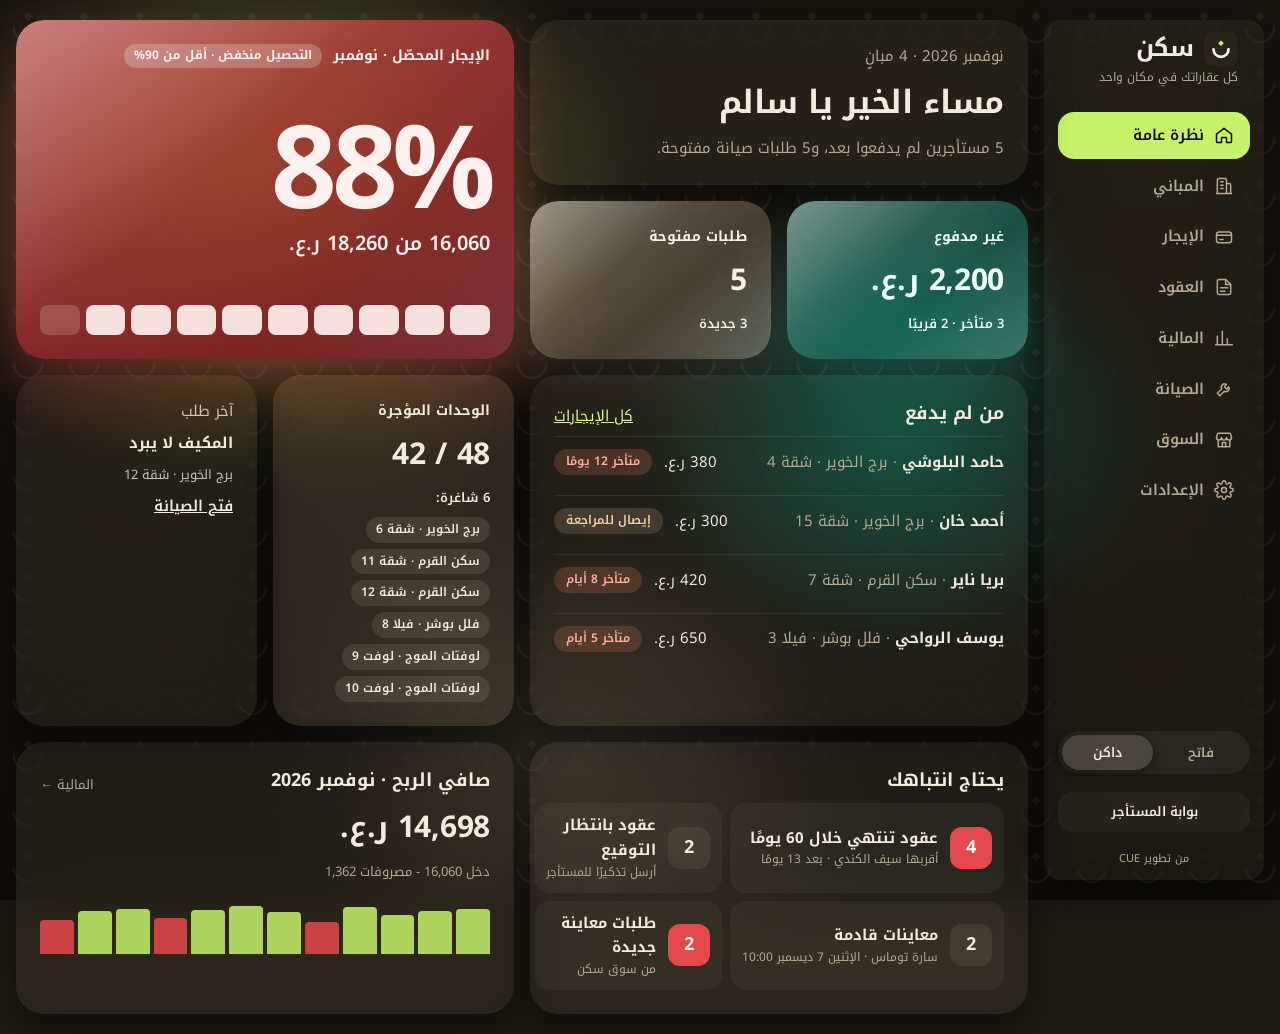
==== commit d2164d89: "Owner demo: e-sign contracts with renewals, finance page with expenses and 12-month trend, printable" ====
--- a/index.html
+++ b/index.html
@@ -15,7 +15,7 @@
 <link rel="manifest" href="manifest.webmanifest">
 <meta name="apple-mobile-web-app-capable" content="yes">
 <meta name="apple-mobile-web-app-title" content="سكن">
-<link rel="stylesheet" href="styles.css?v=10">
+<link rel="stylesheet" href="styles.css?v=12">
 <script>
   try {
     var s = localStorage.getItem('sakan-style'), t = localStorage.getItem('sakan-theme');
@@ -39,6 +39,8 @@
       <a href="#overview" data-page="overview"><svg aria-hidden="true" viewBox="0 0 24 24"><path d="M3 11l9-7 9 7v9a1 1 0 0 1-1 1h-5v-6H9v6H4a1 1 0 0 1-1-1z"/></svg><span>نظرة عامة</span></a>
       <a href="#buildings" data-page="buildings"><svg aria-hidden="true" viewBox="0 0 24 24"><path d="M4 21V5a2 2 0 0 1 2-2h7a2 2 0 0 1 2 2v16M15 9h3a2 2 0 0 1 2 2v10M3 21h18M8 7h3M8 11h3M8 15h3"/></svg><span>المباني</span></a>
       <a href="#rent" data-page="rent"><svg aria-hidden="true" viewBox="0 0 24 24"><rect x="3" y="6" width="18" height="13" rx="3"/><path d="M3 10h18M7 15h4"/></svg><span>الإيجار</span></a>
+      <a href="#contracts" data-page="contracts"><svg aria-hidden="true" viewBox="0 0 24 24"><path d="M14 3H6a2 2 0 0 0-2 2v14a2 2 0 0 0 2 2h12a2 2 0 0 0 2-2V9z"/><path d="M14 3v6h6M8 13h8M8 17h5"/></svg><span>العقود</span></a>
+      <a href="#finance" data-page="finance"><svg aria-hidden="true" viewBox="0 0 24 24"><path d="M4 20V10M10 20V4M16 20v-7M22 20H2"/></svg><span>المالية</span></a>
       <a href="#maintenance" data-page="maintenance"><svg aria-hidden="true" viewBox="0 0 24 24"><path d="M14.7 6.3a4 4 0 0 0-5.4 5.4L4 17l3 3 5.3-5.3a4 4 0 0 0 5.4-5.4l-2.6 2.6-2.4-2.4z"/></svg><span>الصيانة</span></a>
       <a href="#market" data-page="market"><svg aria-hidden="true" viewBox="0 0 24 24"><path d="M3 9l1.5-5h15L21 9"/><path d="M3 9a3 3 0 0 0 6 0 3 3 0 0 0 6 0 3 3 0 0 0 6 0"/><path d="M5 12v8h14v-8"/><path d="M10 20v-5h4v5"/></svg><span>السوق</span></a>
       <a href="#prefs" data-page="prefs"><svg aria-hidden="true" viewBox="0 0 24 24"><circle cx="12" cy="12" r="3"/><path d="M19.4 15a1.7 1.7 0 0 0 .3 1.8l.1.1a2 2 0 1 1-2.8 2.8l-.1-.1a1.7 1.7 0 0 0-1.8-.3 1.7 1.7 0 0 0-1 1.5V21a2 2 0 1 1-4 0v-.1a1.7 1.7 0 0 0-1.1-1.5 1.7 1.7 0 0 0-1.8.3l-.1.1a2 2 0 1 1-2.8-2.8l.1-.1a1.7 1.7 0 0 0 .3-1.8 1.7 1.7 0 0 0-1.5-1H3a2 2 0 1 1 0-4h.1a1.7 1.7 0 0 0 1.5-1.1 1.7 1.7 0 0 0-.3-1.8l-.1-.1a2 2 0 1 1 2.8-2.8l.1.1a1.7 1.7 0 0 0 1.8.3H9a1.7 1.7 0 0 0 1-1.5V3a2 2 0 1 1 4 0v.1a1.7 1.7 0 0 0 1 1.5 1.7 1.7 0 0 0 1.8-.3l.1-.1a2 2 0 1 1 2.8 2.8l-.1.1a1.7 1.7 0 0 0-.3 1.8V9a1.7 1.7 0 0 0 1.5 1H21a2 2 0 1 1 0 4h-.1a1.7 1.7 0 0 0-1.5 1z"/></svg><span>الإعدادات</span></a>
@@ -68,7 +70,7 @@
 </div>
 <div id="sheet" hidden></div>
 <div id="toast" role="status" aria-live="polite"></div>
-<script src="app.js?v=10"></script>
-<script src="features.js?v=10"></script>
+<script src="app.js?v=12"></script>
+<script src="features.js?v=12"></script>
 </body>
 </html>
--- a/styles.css
+++ b/styles.css
@@ -497,7 +497,7 @@
 .chipsel{display:flex;gap:6px;flex-wrap:wrap}
 .chipsel label{position:relative;cursor:pointer}
 .chipsel input{position:absolute;opacity:0;inset:0}
-.chipsel span{display:flex;flex-direction:column;align-items:center;gap:0;min-width:58px;padding:8px 10px;border-radius:14px;background:var(--input);font-weight:600;font-size:14px;transition:background .15s}
+.chipsel label > span{display:flex;flex-direction:column;align-items:center;gap:0;min-width:58px;padding:8px 10px;border-radius:14px;background:var(--input);font-weight:600;font-size:14px;transition:background .15s}
 .chipsel.days span b{font-size:20px;line-height:1.3}
 .chipsel small{font-size:11px;color:var(--mut)}
 .chipsel input:checked + span{background:#0C0C0E;color:#C6F36B;box-shadow:inset 0 0 0 2px #C6F36B}
@@ -520,3 +520,96 @@
 .steps2 li::before{content:counter(s);grid-row:span 2;width:28px;height:28px;border-radius:99px;display:grid;place-items:center;background:#0C0C0E;color:#C6F36B;font-weight:800}
 .steps2 span{color:var(--mut);font-size:13px}
 @media (max-width:760px){.mmap{height:62vh}.vseg{min-width:150px}}
+
+/* ---------- Round 2: contracts, finance, report, technicians ---------- */
+@media (max-width:760px){
+  .links,:root[data-style="omani"] .links{overflow-x:auto;scrollbar-width:none;justify-content:flex-start}
+  .links::-webkit-scrollbar{display:none}
+  .links a,:root[data-style="omani"] .links a{flex:1 0 62px}
+}
+.panel.wide{max-width:760px;width:calc(100vw - 32px)}
+.doc{background:#FFFDF8;color:#1A1712;border-radius:18px;padding:28px 30px;display:flex;flex-direction:column;gap:8px;font-size:14px;line-height:1.9;box-shadow:inset 0 0 0 1px rgba(0,0,0,.06)}
+.doc header{display:flex;justify-content:space-between;align-items:center;font-size:12px;color:#6B6253;border-bottom:1px solid #E8DFCF;padding-bottom:10px}
+.doc .rlogo{display:inline-flex;align-items:center;gap:8px;font-weight:800;font-size:18px;color:#0C0C0E}
+.doc .rlogo .mark rect{fill:#0C0C0E}.doc .rlogo .mark .cup{stroke:#C6F36B}.doc .rlogo .mark .dot{fill:#C6F36B}
+.doc h2{font-size:22px;margin:6px 0 0;text-align:center}
+.doc h3{font-size:16px;margin:10px 0 0}
+.doc ol{margin:0;padding-inline-start:22px;display:flex;flex-direction:column;gap:4px}
+.doc p{margin:0}
+.doc .mut{color:#6B6253}
+.sigs{display:grid;grid-template-columns:1fr 1fr;gap:20px;margin-top:14px}
+.sigs > div{display:flex;flex-direction:column;gap:4px;border-top:1px dashed #CDBE9E;padding-top:8px}
+.sig{font-family:'Segoe Script','Brush Script MT',cursive,var(--font);font-size:26px;color:#1F3A8A;min-height:48px}
+img.sig{height:64px;width:auto;max-width:100%;object-fit:contain;object-position:right}
+.sig.wait{font-family:var(--font);font-size:14px;color:#B4532A;font-weight:700}
+.doc footer{margin-top:12px;font-size:11px;color:#8A8070;text-align:center}
+.sigpad{width:100%;height:auto;aspect-ratio:8/3;background:#FFFDF8;border-radius:16px;touch-action:none;cursor:crosshair;box-shadow:inset 0 0 0 2px #C6F36B}
+.chk{flex-direction:row!important;align-items:center;gap:8px;font-weight:600}
+.cols2{display:grid;grid-template-columns:1.3fr 1fr;gap:16px}
+.trend{margin:0}
+.trend svg{width:100%;height:auto;display:block;overflow:visible;direction:ltr}
+@media (max-width:760px){.trend .svgwrap{overflow-x:auto;padding-top:4px}.trend svg{min-width:600px}}
+.trend .gl{stroke:var(--line);stroke-width:1}
+.trend .yl,.trend .xl{fill:var(--mut);font-size:12px;font-family:var(--num)}
+.trend .thr{stroke:#E5484D;stroke-width:1.5;stroke-dasharray:5 5}
+.trend .thrl{fill:#E5484D;font-size:12px;font-weight:700;font-family:var(--font)}
+.trend .bar path{fill:var(--active)}
+.trend .bar.low path{fill:#E5484D}
+.trend .bar.live path{stroke:var(--fg);stroke-width:1.5}
+.trend .bar .hit{fill:transparent}
+.trend .flagt{fill:#E5484D;font-weight:800;font-size:14px}
+.trend .bar foreignObject{display:none;overflow:visible}
+.trend .bar:hover foreignObject,.trend .bar:focus foreignObject{display:block}
+.trend .bar:focus{outline:none}.trend .bar:focus path{stroke:var(--fg);stroke-width:2}
+.tip{white-space:nowrap;direction:rtl;background:#0C0C0E;color:#F4F4F1;border-radius:10px;padding:6px 10px;font-size:12px;display:flex;flex-direction:column;text-align:center;box-shadow:0 8px 20px rgba(0,0,0,.3)}
+.trend figcaption,.lgrow{display:flex;gap:16px;font-size:12px;color:var(--mut);margin-top:6px;flex-wrap:wrap}
+.lg{display:inline-flex;align-items:center;gap:6px}
+.lg i{width:12px;height:12px;border-radius:3px;background:var(--active)}
+.lg i.low{background:#E5484D}.lg i.out{background:#E8A33D}
+.trend details{margin-top:8px;font-size:13px}
+.trend summary{cursor:pointer;color:var(--link);font-weight:600}
+table.mini{width:100%;border-collapse:collapse;font-size:13px;margin-top:6px}
+table.mini th,table.mini td{padding:6px 8px;border-bottom:1px solid var(--line);text-align:right}
+.doc table.mini th,.doc table.mini td{border-color:#E8DFCF}
+.hbar{display:flex;flex-direction:column;gap:2px;margin-top:4px;width:100%;max-width:180px}
+.hbar i,.hbar em{display:block;height:5px;border-radius:99px;background:var(--active)}
+.hbar em{background:#E8A33D}
+.catrow{display:grid;grid-template-columns:90px 1fr auto;gap:10px;align-items:center;padding:6px 0;font-size:14px}
+.cbar{height:8px;border-radius:99px;background:var(--row);overflow:hidden}
+.cbar i{display:block;height:100%;border-radius:99px;background:#E8A33D}
+.kpis{display:grid;grid-template-columns:repeat(4,1fr);gap:10px;margin:8px 0}
+.kpis div{background:#F3EDE1;border-radius:14px;padding:10px 12px;display:flex;flex-direction:column}
+.kpis span{font-size:12px;color:#6B6253}.kpis b{font-size:20px}
+.report{max-width:860px;margin:0 auto}
+.techs{display:flex;flex-direction:column;gap:6px}
+.techs label{position:relative;cursor:pointer}
+.techs input{position:absolute;opacity:0}
+.techs label > span{display:flex;flex-direction:column;padding:10px 14px;border-radius:14px;background:var(--input)}
+.techs small{color:var(--mut);font-size:12px}
+.techs input:checked + span{background:#0C0C0E;color:#F4F4F1;box-shadow:inset 0 0 0 2px #C6F36B}
+.techs input:checked + span small{color:#D7F79A}
+.techs input:focus-visible + span{outline:2px solid var(--active);outline-offset:2px}
+.wa{display:flex;flex-direction:column;gap:6px;background:#0B141A;border-radius:16px;padding:12px}
+.wa .mut{color:#8696A0}
+.bubble{align-self:flex-start;max-width:90%;background:#005C4B;color:#E9EDEF;padding:8px 12px;border-radius:12px 12px 12px 4px;font-size:14px;line-height:1.7}
+.techline{display:inline-flex;align-items:center;gap:6px;font-size:13px;font-weight:600;color:var(--link)}
+.todos{display:grid;grid-template-columns:1fr 1fr;gap:8px}
+.todo{display:flex;align-items:center;gap:12px;padding:10px 12px;border-radius:16px;background:var(--row);text-decoration:none;color:inherit}
+.todo > b{min-width:42px;height:42px;border-radius:12px;display:grid;place-items:center;background:var(--input);font-size:18px}
+.todo.hot > b{background:#E5484D;color:#fff}
+.todo span{display:flex;flex-direction:column;min-width:0}
+.todo small{color:var(--mut);font-size:12px;white-space:nowrap;overflow:hidden;text-overflow:ellipsis}
+.spark{display:flex;align-items:flex-end;gap:4px;height:56px;margin-top:8px}
+.spark i{flex:1;border-radius:4px 4px 0 0;background:var(--active);opacity:.85}
+.spark i.low{background:#E5484D}
+@media (max-width:900px){.cols2{grid-template-columns:minmax(0,1fr)}.todos{grid-template-columns:minmax(0,1fr)}.kpis{grid-template-columns:1fr 1fr}}
+@media (max-width:560px){.doc{padding:18px}.sigs{grid-template-columns:1fr}}
+@media print{
+  .noprint,.btn{display:none!important}
+  .doc{box-shadow:none;padding:0}
+  body.printdoc .app{display:none!important}
+  body.printdoc #sheet{position:static;background:none;display:block}
+  body.printdoc #sheet .panel{box-shadow:none;max-height:none;overflow:visible;background:#fff;width:auto;max-width:none}
+}
+
+.lg i.thr{height:0;border-radius:0;background:none;border-top:2px dashed #E5484D}
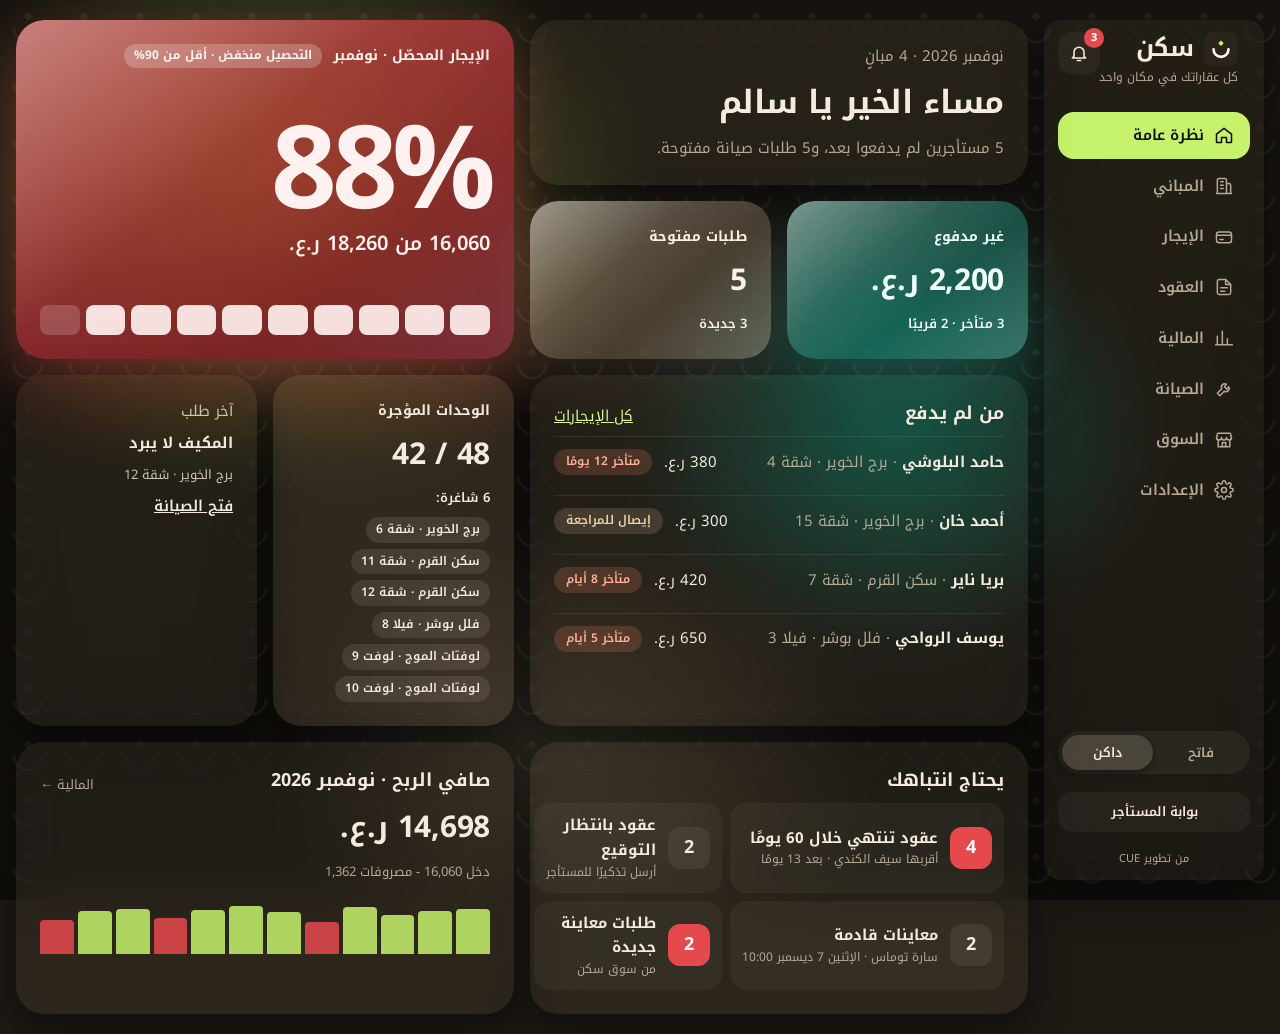
==== commit b3a864aa: "Tenant and notifications demo: notification center, payment reminders with WhatsApp preview and auto" ====
--- a/index.html
+++ b/index.html
@@ -15,7 +15,7 @@
 <link rel="manifest" href="manifest.webmanifest">
 <meta name="apple-mobile-web-app-capable" content="yes">
 <meta name="apple-mobile-web-app-title" content="سكن">
-<link rel="stylesheet" href="styles.css?v=12">
+<link rel="stylesheet" href="styles.css?v=14">
 <script>
   try {
     var s = localStorage.getItem('sakan-style'), t = localStorage.getItem('sakan-theme');
@@ -27,14 +27,14 @@
 <body>
 <header class="mhead">
   <div class="mbrand"><span class="logo"><svg class="mark" width="34" height="34" viewBox="0 0 100 100" aria-hidden="true"><rect width="100" height="100" rx="26"/><path class="cup" d="M28 51a22 22 0 0 0 44 0"/><path class="dot" d="M50 25l8 8-8 8-8-8z"/></svg><span class="brand">سكن</span></span><span class="tagline" id="mtag">كل عقاراتك في مكان واحد</span></div>
-  <div class="seg" role="group" aria-label="المظهر">
+  <div class="mtools"><button type="button" class="bellbtn" data-bell aria-label="الإشعارات"><svg viewBox="0 0 24 24" aria-hidden="true"><path d="M6 16V11a6 6 0 0 1 12 0v5l2 2H4z"/><path d="M10 21h4"/></svg><span class="bdot" hidden></span></button><div class="seg" role="group" aria-label="المظهر">
     <button type="button" data-set-theme="light">فاتح</button>
     <button type="button" data-set-theme="dark">داكن</button>
-  </div>
+  </div></div>
 </header>
 <div class="app">
   <nav class="side glass owner" aria-label="قائمة المالك">
-    <div class="dbrand"><span class="logo"><svg class="mark" width="34" height="34" viewBox="0 0 100 100" aria-hidden="true"><rect width="100" height="100" rx="26"/><path class="cup" d="M28 51a22 22 0 0 0 44 0"/><path class="dot" d="M50 25l8 8-8 8-8-8z"/></svg><span class="brand">سكن</span></span><span class="tagline">كل عقاراتك في مكان واحد</span></div>
+    <div class="dbrand"><span class="logo"><svg class="mark" width="34" height="34" viewBox="0 0 100 100" aria-hidden="true"><rect width="100" height="100" rx="26"/><path class="cup" d="M28 51a22 22 0 0 0 44 0"/><path class="dot" d="M50 25l8 8-8 8-8-8z"/></svg><span class="brand">سكن</span></span><span class="tagline">كل عقاراتك في مكان واحد</span><button type="button" class="bellbtn" data-bell aria-label="الإشعارات"><svg viewBox="0 0 24 24" aria-hidden="true"><path d="M6 16V11a6 6 0 0 1 12 0v5l2 2H4z"/><path d="M10 21h4"/></svg><span class="bdot" hidden></span></button></div>
     <div class="links">
       <a href="#overview" data-page="overview"><svg aria-hidden="true" viewBox="0 0 24 24"><path d="M3 11l9-7 9 7v9a1 1 0 0 1-1 1h-5v-6H9v6H4a1 1 0 0 1-1-1z"/></svg><span>نظرة عامة</span></a>
       <a href="#buildings" data-page="buildings"><svg aria-hidden="true" viewBox="0 0 24 24"><path d="M4 21V5a2 2 0 0 1 2-2h7a2 2 0 0 1 2 2v16M15 9h3a2 2 0 0 1 2 2v10M3 21h18M8 7h3M8 11h3M8 15h3"/></svg><span>المباني</span></a>
@@ -54,12 +54,13 @@
     <span class="byline">من تطوير CUE</span>
   </nav>
   <nav class="side glass tnav" aria-label="قائمة المستأجر">
-    <div class="dbrand"><span class="logo"><svg class="mark" width="34" height="34" viewBox="0 0 100 100" aria-hidden="true"><rect width="100" height="100" rx="26"/><path class="cup" d="M28 51a22 22 0 0 0 44 0"/><path class="dot" d="M50 25l8 8-8 8-8-8z"/></svg><span class="brand">سكن</span></span><span class="tagline">بوابة المستأجر</span></div>
+    <div class="dbrand"><span class="logo"><svg class="mark" width="34" height="34" viewBox="0 0 100 100" aria-hidden="true"><rect width="100" height="100" rx="26"/><path class="cup" d="M28 51a22 22 0 0 0 44 0"/><path class="dot" d="M50 25l8 8-8 8-8-8z"/></svg><span class="brand">سكن</span></span><span class="tagline">بوابة المستأجر</span><button type="button" class="bellbtn" data-bell aria-label="الإشعارات"><svg viewBox="0 0 24 24" aria-hidden="true"><path d="M6 16V11a6 6 0 0 1 12 0v5l2 2H4z"/><path d="M10 21h4"/></svg><span class="bdot" hidden></span></button></div>
     <div class="links">
       <a href="#t-home" data-page="t-home"><svg aria-hidden="true" viewBox="0 0 24 24"><path d="M3 11l9-7 9 7v9a1 1 0 0 1-1 1h-5v-6H9v6H4a1 1 0 0 1-1-1z"/></svg><span>الرئيسية</span></a>
       <a href="#t-pay" data-page="t-pay"><svg aria-hidden="true" viewBox="0 0 24 24"><rect x="3" y="6" width="18" height="13" rx="3"/><path d="M3 10h18M7 15h4"/></svg><span>الدفع</span></a>
       <a href="#t-requests" data-page="t-requests"><svg aria-hidden="true" viewBox="0 0 24 24"><path d="M14.7 6.3a4 4 0 0 0-5.4 5.4L4 17l3 3 5.3-5.3a4 4 0 0 0 5.4-5.4l-2.6 2.6-2.4-2.4z"/></svg><span>طلباتي</span></a>
       <a href="#t-market" data-page="t-market"><svg aria-hidden="true" viewBox="0 0 24 24"><path d="M3 9l1.5-5h15L21 9"/><path d="M3 9a3 3 0 0 0 6 0 3 3 0 0 0 6 0 3 3 0 0 0 6 0"/><path d="M5 12v8h14v-8"/><path d="M10 20v-5h4v5"/></svg><span>السوق</span></a>
+      <a href="#t-contract" data-page="t-contract"><svg aria-hidden="true" viewBox="0 0 24 24"><path d="M14 3H6a2 2 0 0 0-2 2v14a2 2 0 0 0 2 2h12a2 2 0 0 0 2-2V9z"/><path d="M14 3v6h6M8 13h8M8 17h5"/></svg><span>عقدي</span></a>
       <a href="#t-receipts" data-page="t-receipts"><svg aria-hidden="true" viewBox="0 0 24 24"><path d="M6 3h12v18l-3-2-3 2-3-2-3 2z"/><path d="M9 8h6M9 12h6"/></svg><span>الإيصالات</span></a>
     </div>
     <div class="spacer"></div>
@@ -70,7 +71,7 @@
 </div>
 <div id="sheet" hidden></div>
 <div id="toast" role="status" aria-live="polite"></div>
-<script src="app.js?v=12"></script>
-<script src="features.js?v=12"></script>
+<script src="app.js?v=14"></script>
+<script src="features.js?v=14"></script>
 </body>
 </html>
--- a/styles.css
+++ b/styles.css
@@ -613,3 +613,35 @@
 }
 
 .lg i.thr{height:0;border-radius:0;background:none;border-top:2px dashed #E5484D}
+
+/* ---------- Round 3: notifications, tenant tools ---------- */
+.dbrand{position:relative}
+.bellbtn{position:relative;width:42px;height:42px;border:0;border-radius:14px;background:var(--row);color:var(--fg);display:grid;place-items:center;cursor:pointer;flex:none}
+.dbrand .bellbtn{position:absolute;top:0;left:0}
+.bellbtn svg{width:20px;height:20px;fill:none;stroke:currentColor;stroke-width:1.9;stroke-linecap:round;stroke-linejoin:round}
+.bellbtn:focus-visible{outline:2px solid var(--active);outline-offset:2px}
+.bdot{position:absolute;top:-4px;right:-4px;min-width:20px;height:20px;padding:0 5px;border-radius:99px;background:#E5484D;color:#fff;font:800 11px/20px var(--num);text-align:center}
+.bdot[hidden]{display:none}
+.mtools{display:flex;align-items:center;gap:8px}
+.notes{display:flex;flex-direction:column;gap:6px;max-height:60vh;overflow:auto}
+.note{display:flex;gap:10px;align-items:flex-start;text-align:right;border:0;background:var(--row);color:var(--fg);border-radius:14px;padding:10px 12px;font:inherit;font-size:14px;cursor:pointer}
+.note .grow{display:flex;flex-direction:column;gap:2px;flex:1}
+.note small{font-size:12px}
+.ndot{width:9px;height:9px;border-radius:99px;margin-top:8px;background:transparent;flex:none}
+.note.unread{box-shadow:inset 0 0 0 1px var(--active)}.note.unread .ndot{background:#E5484D}
+.note:hover{filter:brightness(1.08)}
+.togs{display:flex;flex-direction:column;gap:6px}
+.tog{flex-direction:row!important;align-items:center;gap:10px;background:var(--input);padding:10px 12px;border-radius:14px;cursor:pointer}
+.tog span{display:flex;flex-direction:column}.tog small{color:var(--mut);font-size:12px;font-weight:500}
+.tog input{width:20px;height:20px;accent-color:#C6F36B}
+.mseg{max-width:420px}
+.paysum{display:flex;justify-content:space-between;align-items:center;gap:10px;padding:12px 14px;border-radius:14px;background:#0C0C0E;color:#F4F4F1}
+.paysum b{color:#C6F36B;font-size:22px}
+.rate{display:flex;align-items:center;gap:2px;margin-top:6px}
+.rate button{border:0;background:none;font-size:22px;color:rgba(128,128,128,.4);cursor:pointer;padding:0 2px;line-height:1}
+.rate button.on{color:#F5B301}
+.rate button:focus-visible{outline:2px solid var(--active);border-radius:6px}
+.annrow{display:flex;gap:10px;align-items:flex-start;padding:8px 0;border-top:1px solid var(--line)}
+.annrow .grow{display:flex;flex-direction:column;gap:2px;flex:1}
+#sheetless .doc{max-width:860px}
+@media (max-width:760px){.mhead .seg{width:auto}}
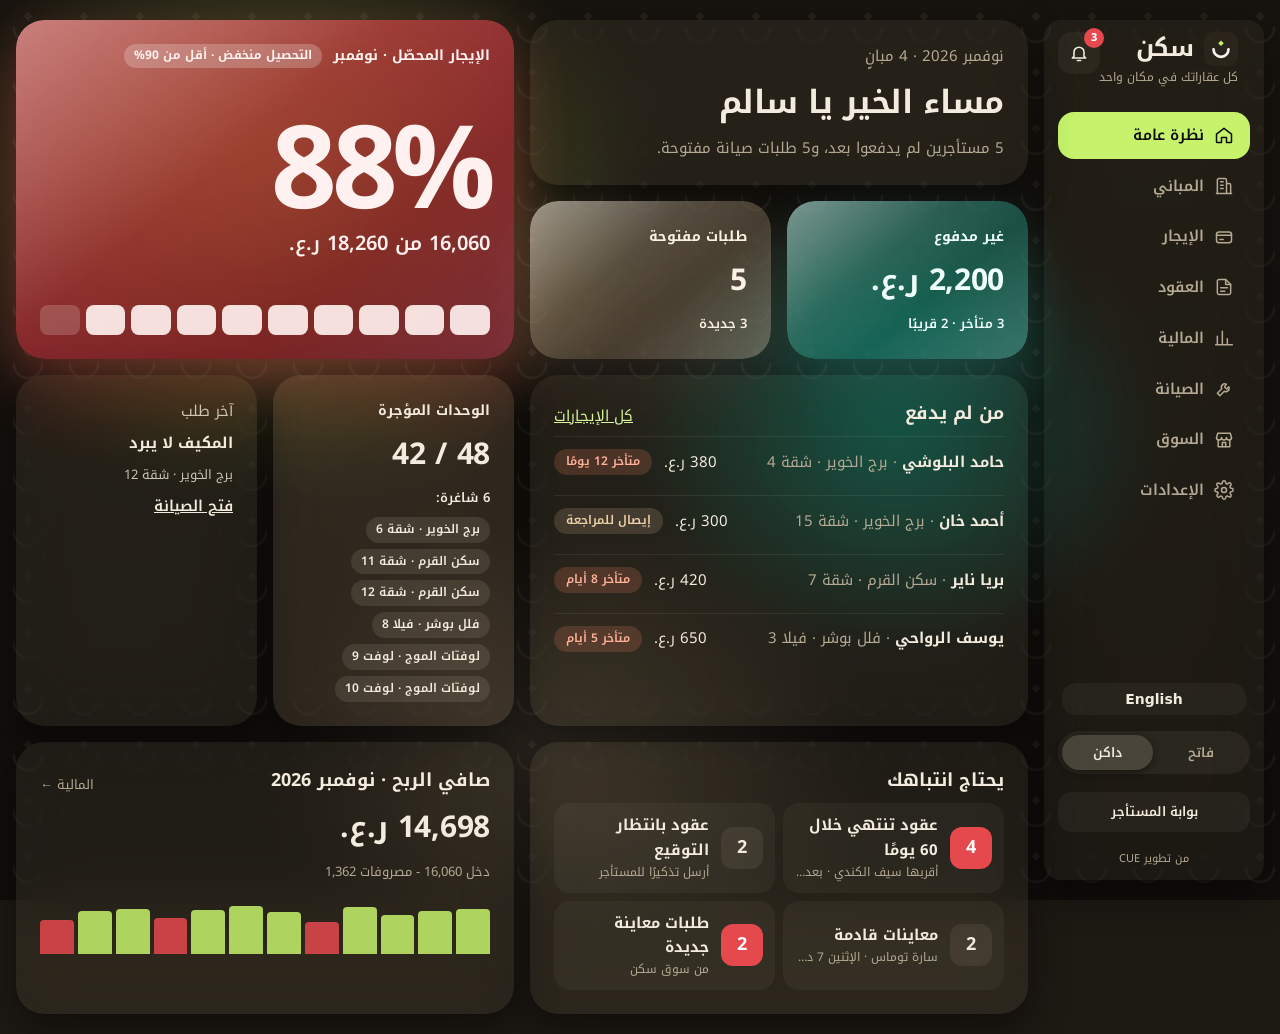
==== commit f297c53e: "English version: language switch with left-to-right layout, full translation of interface and sample" ====
--- a/index.html
+++ b/index.html
@@ -15,7 +15,7 @@
 <link rel="manifest" href="manifest.webmanifest">
 <meta name="apple-mobile-web-app-capable" content="yes">
 <meta name="apple-mobile-web-app-title" content="سكن">
-<link rel="stylesheet" href="styles.css?v=14">
+<link rel="stylesheet" href="styles.css?v=20">
 <script>
   try {
     var s = localStorage.getItem('sakan-style'), t = localStorage.getItem('sakan-theme');
@@ -27,7 +27,7 @@
 <body>
 <header class="mhead">
   <div class="mbrand"><span class="logo"><svg class="mark" width="34" height="34" viewBox="0 0 100 100" aria-hidden="true"><rect width="100" height="100" rx="26"/><path class="cup" d="M28 51a22 22 0 0 0 44 0"/><path class="dot" d="M50 25l8 8-8 8-8-8z"/></svg><span class="brand">سكن</span></span><span class="tagline" id="mtag">كل عقاراتك في مكان واحد</span></div>
-  <div class="mtools"><button type="button" class="bellbtn" data-bell aria-label="الإشعارات"><svg viewBox="0 0 24 24" aria-hidden="true"><path d="M6 16V11a6 6 0 0 1 12 0v5l2 2H4z"/><path d="M10 21h4"/></svg><span class="bdot" hidden></span></button><div class="seg" role="group" aria-label="المظهر">
+  <div class="mtools"><button type="button" class="langbtn" data-lang lang="en">English</button><button type="button" class="bellbtn" data-bell aria-label="الإشعارات"><svg viewBox="0 0 24 24" aria-hidden="true"><path d="M6 16V11a6 6 0 0 1 12 0v5l2 2H4z"/><path d="M10 21h4"/></svg><span class="bdot" hidden></span></button><div class="seg" role="group" aria-label="المظهر">
     <button type="button" data-set-theme="light">فاتح</button>
     <button type="button" data-set-theme="dark">داكن</button>
   </div></div>
@@ -46,6 +46,7 @@
       <a href="#prefs" data-page="prefs"><svg aria-hidden="true" viewBox="0 0 24 24"><circle cx="12" cy="12" r="3"/><path d="M19.4 15a1.7 1.7 0 0 0 .3 1.8l.1.1a2 2 0 1 1-2.8 2.8l-.1-.1a1.7 1.7 0 0 0-1.8-.3 1.7 1.7 0 0 0-1 1.5V21a2 2 0 1 1-4 0v-.1a1.7 1.7 0 0 0-1.1-1.5 1.7 1.7 0 0 0-1.8.3l-.1.1a2 2 0 1 1-2.8-2.8l.1-.1a1.7 1.7 0 0 0 .3-1.8 1.7 1.7 0 0 0-1.5-1H3a2 2 0 1 1 0-4h.1a1.7 1.7 0 0 0 1.5-1.1 1.7 1.7 0 0 0-.3-1.8l-.1-.1a2 2 0 1 1 2.8-2.8l.1.1a1.7 1.7 0 0 0 1.8.3H9a1.7 1.7 0 0 0 1-1.5V3a2 2 0 1 1 4 0v.1a1.7 1.7 0 0 0 1 1.5 1.7 1.7 0 0 0 1.8-.3l.1-.1a2 2 0 1 1 2.8 2.8l-.1.1a1.7 1.7 0 0 0-.3 1.8V9a1.7 1.7 0 0 0 1.5 1H21a2 2 0 1 1 0 4h-.1a1.7 1.7 0 0 0-1.5 1z"/></svg><span>الإعدادات</span></a>
     </div>
     <div class="spacer"></div>
+    <button type="button" class="langbtn" data-lang lang="en">English</button>
     <div class="seg dseg" role="group" aria-label="المظهر">
       <button type="button" data-set-theme="light">فاتح</button>
       <button type="button" data-set-theme="dark">داكن</button>
@@ -64,6 +65,7 @@
       <a href="#t-receipts" data-page="t-receipts"><svg aria-hidden="true" viewBox="0 0 24 24"><path d="M6 3h12v18l-3-2-3 2-3-2-3 2z"/><path d="M9 8h6M9 12h6"/></svg><span>الإيصالات</span></a>
     </div>
     <div class="spacer"></div>
+    <button type="button" class="langbtn" data-lang lang="en">English</button>
     <a class="switch" href="#overview">العودة لحساب المالك</a>
     <span class="byline">من تطوير CUE</span>
   </nav>
@@ -71,7 +73,8 @@
 </div>
 <div id="sheet" hidden></div>
 <div id="toast" role="status" aria-live="polite"></div>
-<script src="app.js?v=14"></script>
-<script src="features.js?v=14"></script>
+<script src="app.js?v=20"></script>
+<script src="features.js?v=20"></script>
+<script src="i18n.js?v=20"></script>
 </body>
 </html>
--- a/styles.css
+++ b/styles.css
@@ -593,7 +593,8 @@
 .wa .mut{color:#8696A0}
 .bubble{align-self:flex-start;max-width:90%;background:#005C4B;color:#E9EDEF;padding:8px 12px;border-radius:12px 12px 12px 4px;font-size:14px;line-height:1.7}
 .techline{display:inline-flex;align-items:center;gap:6px;font-size:13px;font-weight:600;color:var(--link)}
-.todos{display:grid;grid-template-columns:1fr 1fr;gap:8px}
+.todos{display:grid;grid-template-columns:repeat(2,minmax(0,1fr));gap:8px}
+.todo{min-width:0}
 .todo{display:flex;align-items:center;gap:12px;padding:10px 12px;border-radius:16px;background:var(--row);text-decoration:none;color:inherit}
 .todo > b{min-width:42px;height:42px;border-radius:12px;display:grid;place-items:center;background:var(--input);font-size:18px}
 .todo.hot > b{background:#E5484D;color:#fff}
@@ -645,3 +646,29 @@
 .annrow .grow{display:flex;flex-direction:column;gap:2px;flex:1}
 #sheetless .doc{max-width:860px}
 @media (max-width:760px){.mhead .seg{width:auto}}
+.mmap.offline{background:#F3EBDC}
+:root[data-mode="dark"] .mmap.offline{background:#1E1A14}
+.arealbl{background:none;border:0}
+.arealbl span{display:inline-block;transform:translate(-50%,10px);white-space:nowrap;font:600 12px/1 var(--font);color:var(--mut);text-shadow:0 0 3px var(--sheet),0 0 3px var(--sheet)}
+.arealbl.sea span{font-size:14px;letter-spacing:1px;color:#5E9BAA;text-shadow:none;opacity:.8}
+.mmap.osmdark .leaflet-tile-pane{filter:invert(1) hue-rotate(180deg) brightness(.9) contrast(.9)}
+
+/* ---------- English (left to right) ---------- */
+.langbtn{border:0;border-radius:14px;padding:9px 14px;background:var(--row);color:var(--fg);font:600 14px/1 system-ui,-apple-system,'Segoe UI',sans-serif;cursor:pointer}
+.langbtn[lang="ar"]{font-family:'Noto Kufi Arabic',sans-serif}
+.side .langbtn{margin:0 4px 8px}
+.mtools .langbtn{padding:8px 12px}
+.langbtn:focus-visible{outline:2px solid var(--active);outline-offset:2px}
+:root[lang="en"]{--font:system-ui,-apple-system,'Segoe UI',Roboto,'Helvetica Neue',Arial,sans-serif;--display:system-ui,-apple-system,'Segoe UI',Roboto,'Helvetica Neue',Arial,sans-serif;--num:system-ui,-apple-system,'Segoe UI',Roboto,sans-serif}
+:root[dir="ltr"] th,:root[dir="ltr"] .opt,:root[dir="ltr"] .unit,:root[dir="ltr"] .act,:root[dir="ltr"] .method,:root[dir="ltr"] .rc,:root[dir="ltr"] .lopen,:root[dir="ltr"] .pickbtn,:root[dir="ltr"] .picklist [data-pv],:root[dir="ltr"] .sugg button,:root[dir="ltr"] .note,:root[dir="ltr"] table.mini th,:root[dir="ltr"] table.mini td{text-align:left}
+:root[dir="ltr"] .act{padding:8px 8px 8px 16px}
+:root[dir="ltr"] .lprice{right:auto;left:10px}
+:root[dir="ltr"] .ltags{right:auto;left:10px}
+:root[dir="ltr"] .lfav{left:auto;right:10px}
+:root[dir="ltr"] .dbrand .bellbtn{left:auto;right:0}
+:root[dir="ltr"] .back .ico svg{transform:scaleX(-1)}
+@media (hover:hover){:root[dir="ltr"] .back:hover{transform:translateX(-3px)}}
+:root[dir="ltr"] .inq.new{box-shadow:inset 3px 0 0 var(--active)}
+:root[dir="ltr"] img.sig{object-position:left}
+:root[dir="ltr"] .tip{direction:ltr}
+:root[dir="ltr"] .bubble{border-radius:12px 12px 4px 12px}
